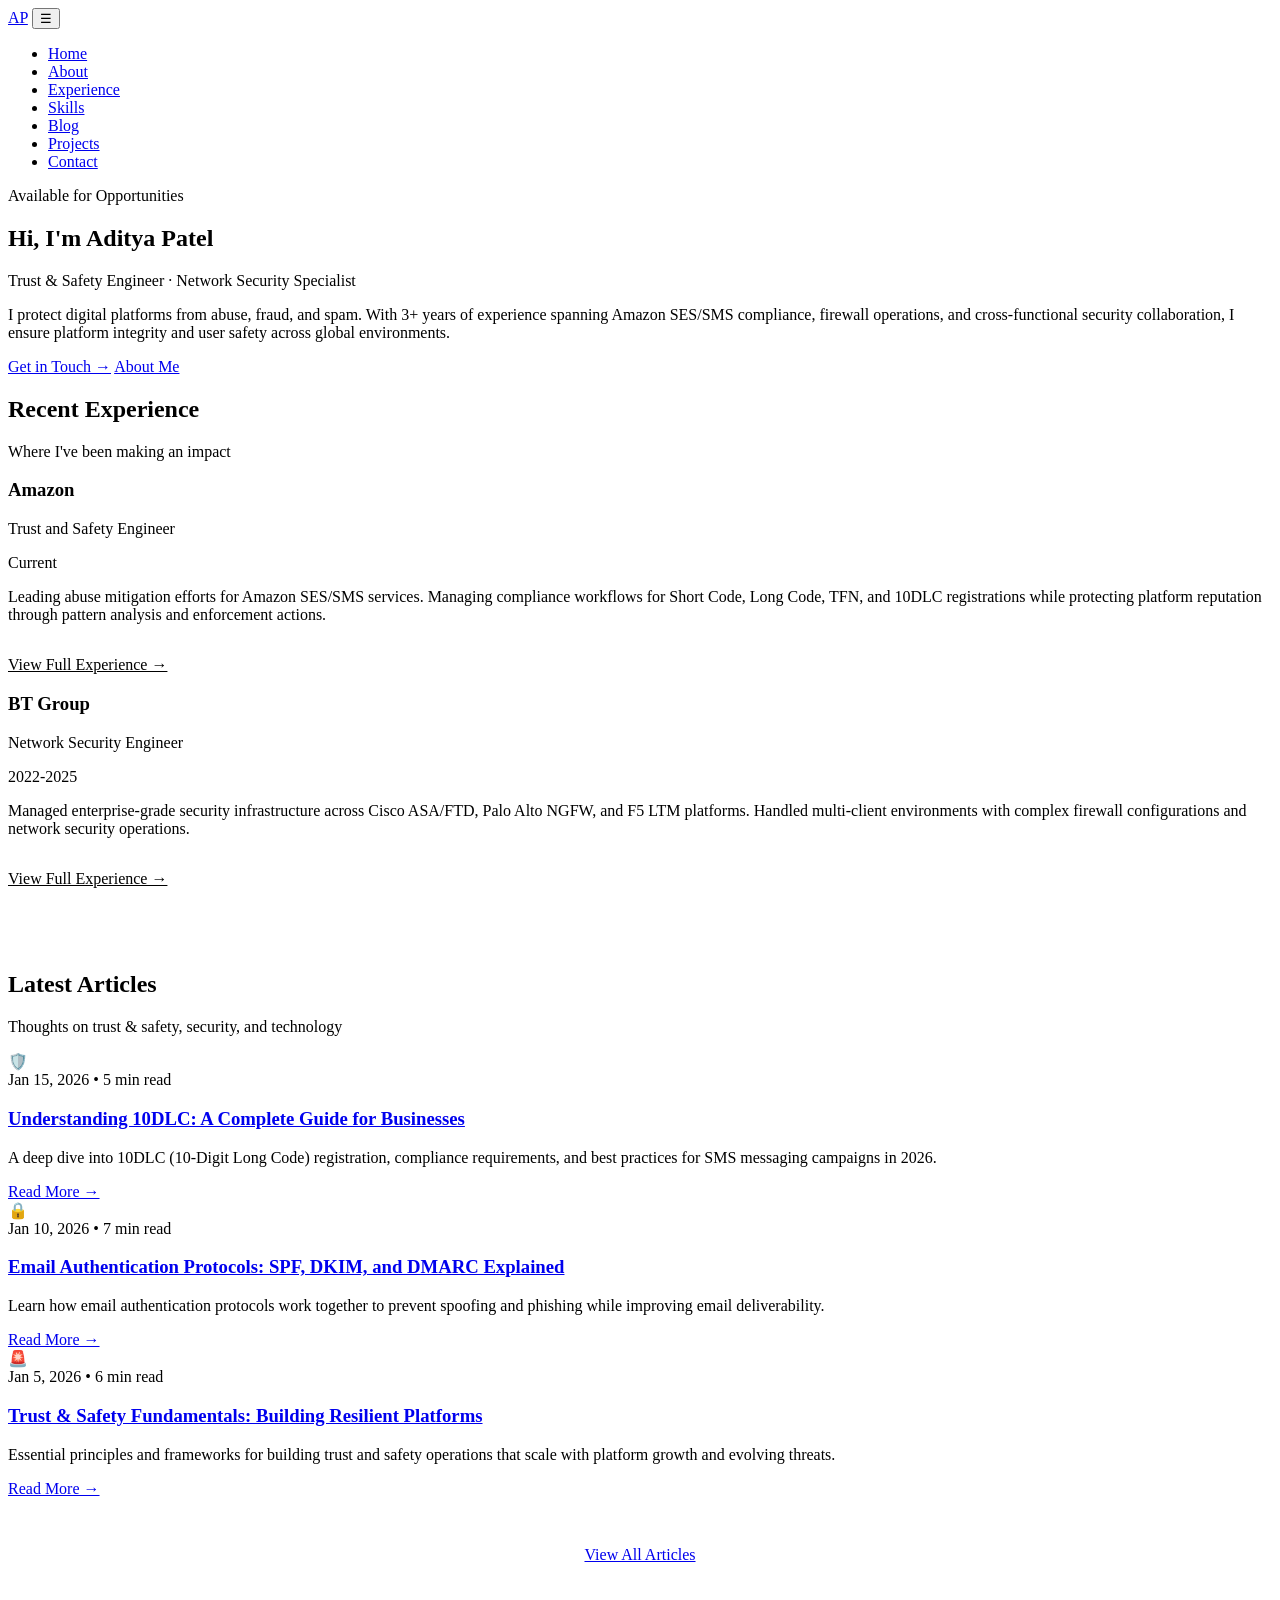
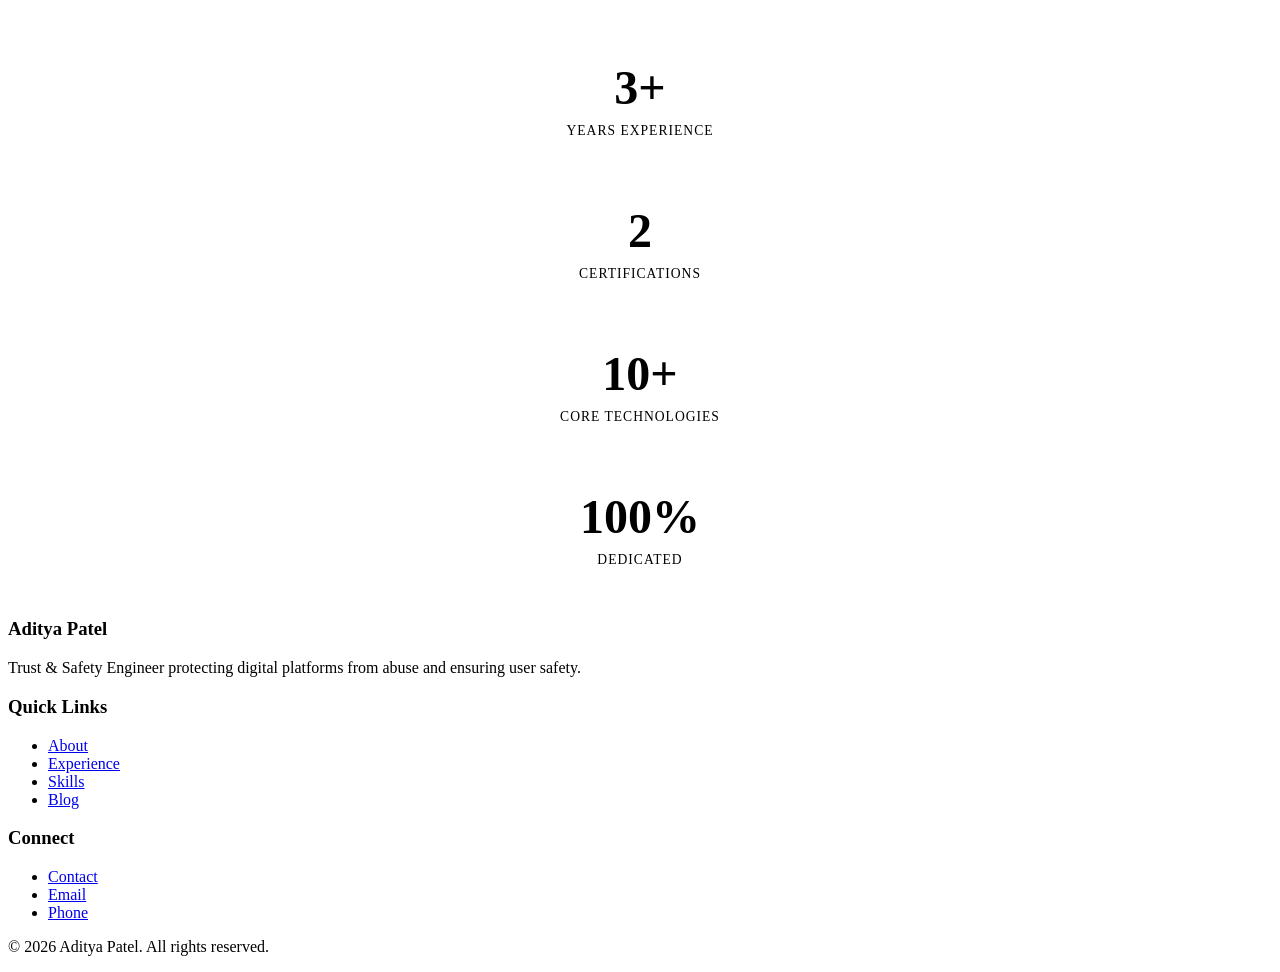
==== index.html @ f090da2c "Add files via upload" ====
<!DOCTYPE html>
<html lang="en">
<head>
  <meta charset="UTF-8">
  <meta name="viewport" content="width=device-width, initial-scale=1.0">
  <meta name="description" content="Aditya Patel - Trust & Safety Engineer specializing in Amazon SES/SMS compliance, network security, and fraud prevention.">
  <title>Aditya Patel - Trust & Safety Engineer</title>
  <link rel="preconnect" href="https://fonts.googleapis.com">
  <link rel="preconnect" href="https://fonts.gstatic.com" crossorigin>
  <link href="https://fonts.googleapis.com/css2?family=Inter:wght@400;500;600;700;800&family=JetBrains+Mono:wght@400;500&display=swap" rel="stylesheet">
  <link rel="stylesheet" href="css/style.css">
</head>
<body>
  <!-- NAVIGATION -->
  <nav class="navbar">
    <div class="nav-container">
      <a href="index.html" class="nav-brand">AP</a>
      <button class="mobile-toggle" aria-label="Toggle navigation">☰</button>
      <ul class="nav-links">
        <li><a href="index.html" class="active">Home</a></li>
        <li><a href="about.html">About</a></li>
        <li><a href="experience.html">Experience</a></li>
        <li><a href="skills.html">Skills</a></li>
        <li><a href="blog.html">Blog</a></li>
        <li><a href="projects.html">Projects</a></li>
        <li><a href="contact.html">Contact</a></li>
      </ul>
    </div>
  </nav>

  <!-- HERO SECTION -->
  <section class="hero">
    <div class="container">
      <div class="hero-content">
        <div class="hero-badge">
          Available for Opportunities
        </div>
        <h1>Hi, I'm <span class="accent">Aditya Patel</span></h1>
        <p class="hero-subtitle">Trust & Safety Engineer · Network Security Specialist</p>
        <p class="hero-description">
          I protect digital platforms from abuse, fraud, and spam. With 3+ years of experience 
          spanning Amazon SES/SMS compliance, firewall operations, and cross-functional security 
          collaboration, I ensure platform integrity and user safety across global environments.
        </p>
        <div class="hero-cta">
          <a href="contact.html" class="btn btn-primary">Get in Touch →</a>
          <a href="about.html" class="btn btn-secondary">About Me</a>
        </div>
      </div>
    </div>
  </section>

  <!-- RECENT EXPERIENCE -->
  <section class="section">
    <div class="container">
      <div class="section-header">
        <h2 class="section-title">Recent Experience</h2>
        <p class="section-subtitle">Where I've been making an impact</p>
      </div>
      <div class="grid grid-2">
        <div class="card">
          <div class="card-header">
            <div>
              <h3 class="card-title">Amazon</h3>
              <p class="card-meta">Trust and Safety Engineer</p>
            </div>
            <span class="card-tag">Current</span>
          </div>
          <p style="color: var(--text-secondary);">
            Leading abuse mitigation efforts for Amazon SES/SMS services. Managing compliance workflows 
            for Short Code, Long Code, TFN, and 10DLC registrations while protecting platform reputation 
            through pattern analysis and enforcement actions.
          </p>
          <a href="experience.html" style="color: var(--accent); margin-top: 1rem; display: inline-block;">
            View Full Experience →
          </a>
        </div>
        
        <div class="card">
          <div class="card-header">
            <div>
              <h3 class="card-title">BT Group</h3>
              <p class="card-meta">Network Security Engineer</p>
            </div>
            <span class="card-tag">2022-2025</span>
          </div>
          <p style="color: var(--text-secondary);">
            Managed enterprise-grade security infrastructure across Cisco ASA/FTD, Palo Alto NGFW, 
            and F5 LTM platforms. Handled multi-client environments with complex firewall configurations 
            and network security operations.
          </p>
          <a href="experience.html" style="color: var(--accent); margin-top: 1rem; display: inline-block;">
            View Full Experience →
          </a>
        </div>
      </div>
    </div>
  </section>

  <!-- RECENT BLOG POSTS -->
  <section class="section" style="background: var(--bg-secondary); padding: 4rem 0;">
    <div class="container">
      <div class="section-header">
        <h2 class="section-title">Latest Articles</h2>
        <p class="section-subtitle">Thoughts on trust & safety, security, and technology</p>
      </div>
      <div class="grid grid-3">
        <article class="post-card">
          <div class="post-image">🛡️</div>
          <div class="post-content">
            <div class="post-meta">
              <span>Jan 15, 2026</span>
              <span>•</span>
              <span>5 min read</span>
            </div>
            <h3 class="post-title">
              <a href="blog/understanding-10dlc.html">Understanding 10DLC: A Complete Guide for Businesses</a>
            </h3>
            <p class="post-excerpt">
              A deep dive into 10DLC (10-Digit Long Code) registration, compliance requirements, 
              and best practices for SMS messaging campaigns in 2026.
            </p>
            <a href="blog/understanding-10dlc.html" class="post-link">Read More →</a>
          </div>
        </article>

        <article class="post-card">
          <div class="post-image">🔒</div>
          <div class="post-content">
            <div class="post-meta">
              <span>Jan 10, 2026</span>
              <span>•</span>
              <span>7 min read</span>
            </div>
            <h3 class="post-title">
              <a href="blog/email-authentication.html">Email Authentication Protocols: SPF, DKIM, and DMARC Explained</a>
            </h3>
            <p class="post-excerpt">
              Learn how email authentication protocols work together to prevent spoofing and phishing 
              while improving email deliverability.
            </p>
            <a href="blog/email-authentication.html" class="post-link">Read More →</a>
          </div>
        </article>

        <article class="post-card">
          <div class="post-image">🚨</div>
          <div class="post-content">
            <div class="post-meta">
              <span>Jan 5, 2026</span>
              <span>•</span>
              <span>6 min read</span>
            </div>
            <h3 class="post-title">
              <a href="blog/trust-safety-fundamentals.html">Trust & Safety Fundamentals: Building Resilient Platforms</a>
            </h3>
            <p class="post-excerpt">
              Essential principles and frameworks for building trust and safety operations that scale 
              with platform growth and evolving threats.
            </p>
            <a href="blog/trust-safety-fundamentals.html" class="post-link">Read More →</a>
          </div>
        </article>
      </div>
      <div style="text-align: center; margin-top: 3rem;">
        <a href="blog.html" class="btn btn-secondary">View All Articles</a>
      </div>
    </div>
  </section>

  <!-- QUICK STATS -->
  <section class="section">
    <div class="container">
      <div class="grid" style="grid-template-columns: repeat(auto-fit, minmax(200px, 1fr));">
        <div style="text-align: center; padding: 2rem;">
          <div style="font-size: 3rem; font-weight: 800; color: var(--accent); margin-bottom: 0.5rem;">3+</div>
          <div style="color: var(--text-muted); text-transform: uppercase; font-size: 0.85rem; letter-spacing: 1px;">Years Experience</div>
        </div>
        <div style="text-align: center; padding: 2rem;">
          <div style="font-size: 3rem; font-weight: 800; color: var(--accent); margin-bottom: 0.5rem;">2</div>
          <div style="color: var(--text-muted); text-transform: uppercase; font-size: 0.85rem; letter-spacing: 1px;">Certifications</div>
        </div>
        <div style="text-align: center; padding: 2rem;">
          <div style="font-size: 3rem; font-weight: 800; color: var(--accent); margin-bottom: 0.5rem;">10+</div>
          <div style="color: var(--text-muted); text-transform: uppercase; font-size: 0.85rem; letter-spacing: 1px;">Core Technologies</div>
        </div>
        <div style="text-align: center; padding: 2rem;">
          <div style="font-size: 3rem; font-weight: 800; color: var(--accent); margin-bottom: 0.5rem;">100%</div>
          <div style="color: var(--text-muted); text-transform: uppercase; font-size: 0.85rem; letter-spacing: 1px;">Dedicated</div>
        </div>
      </div>
    </div>
  </section>

  <!-- FOOTER -->
  <footer class="footer">
    <div class="container">
      <div class="footer-content">
        <div class="footer-section">
          <h3>Aditya Patel</h3>
          <p style="color: var(--text-secondary);">
            Trust & Safety Engineer protecting digital platforms from abuse and ensuring user safety.
          </p>
        </div>
        <div class="footer-section">
          <h3>Quick Links</h3>
          <ul class="footer-links">
            <li><a href="about.html">About</a></li>
            <li><a href="experience.html">Experience</a></li>
            <li><a href="skills.html">Skills</a></li>
            <li><a href="blog.html">Blog</a></li>
          </ul>
        </div>
        <div class="footer-section">
          <h3>Connect</h3>
          <ul class="footer-links">
            <li><a href="contact.html">Contact</a></li>
            <li><a href="/cdn-cgi/l/email-protection#51303538252830606162636911363c30383d7f323e3c">Email</a></li>
            <li><a href="tel:+918957208416">Phone</a></li>
          </ul>
        </div>
      </div>
      <div class="footer-bottom">
        <p>&copy; 2026 Aditya Patel. All rights reserved.</p>
      </div>
    </div>
  </footer>

  <script
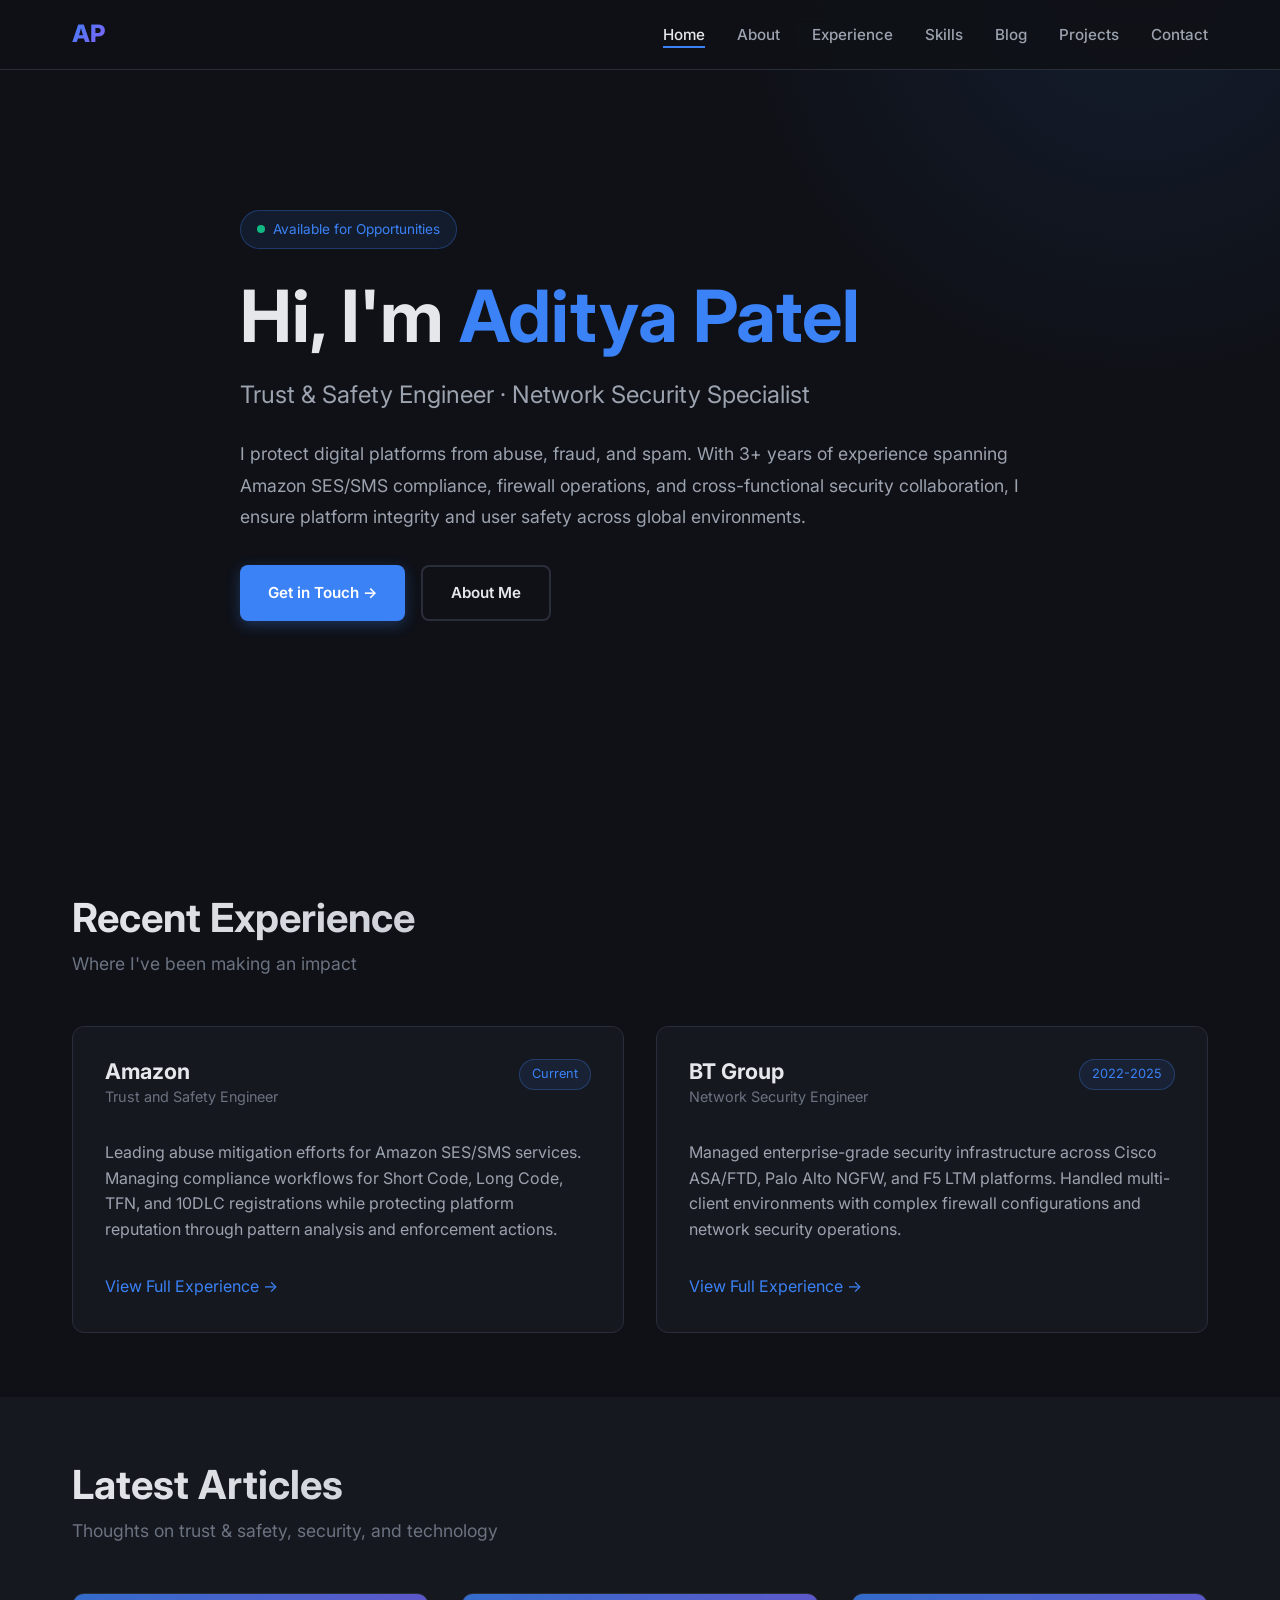
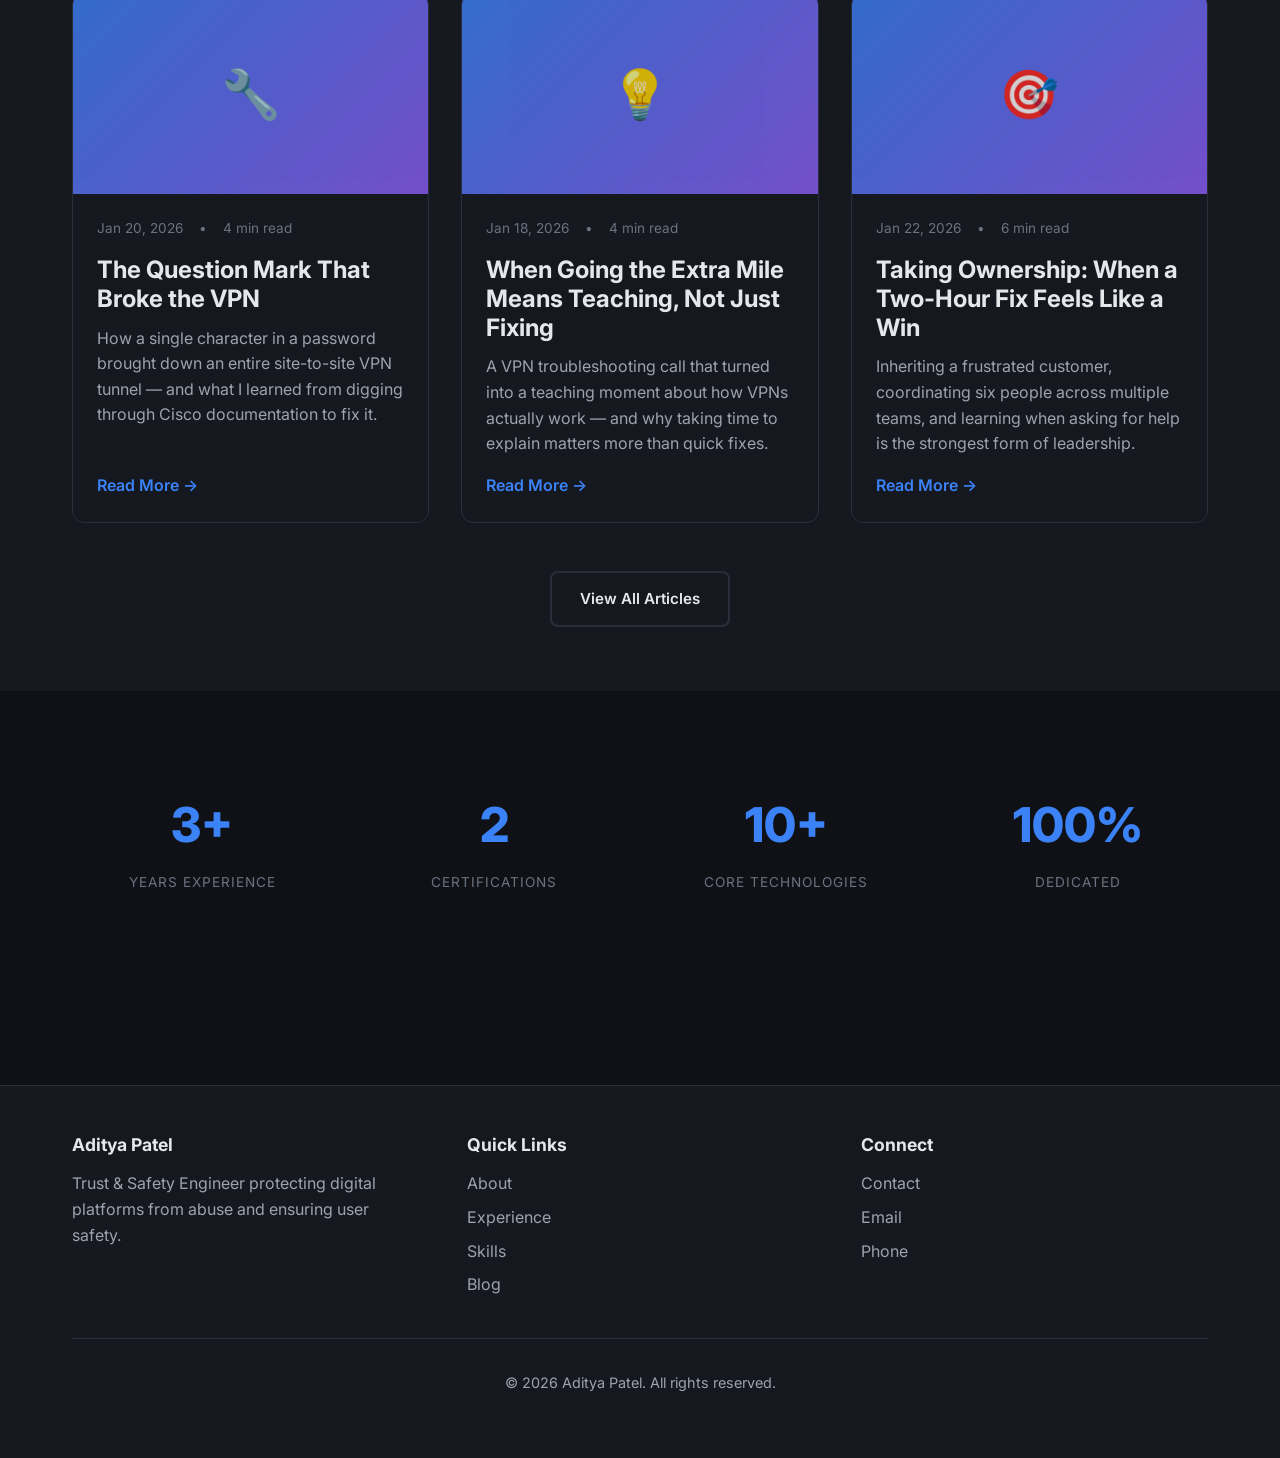
==== commit 9e73ca3b: "Add files via upload" ====
--- a/index.html
+++ b/index.html
@@ -106,59 +106,56 @@
       </div>
       <div class="grid grid-3">
         <article class="post-card">
-          <div class="post-image">🛡️</div>
+          <div class="post-image">🔧</div>
           <div class="post-content">
             <div class="post-meta">
-              <span>Jan 15, 2026</span>
+              <span>Jan 20, 2026</span>
               <span>•</span>
-              <span>5 min read</span>
+              <span>4 min read</span>
             </div>
             <h3 class="post-title">
-              <a href="blog/understanding-10dlc.html">Understanding 10DLC: A Complete Guide for Businesses</a>
+              <a href="blog/vpn-troubleshooting.html">The Question Mark That Broke the VPN</a>
             </h3>
             <p class="post-excerpt">
-              A deep dive into 10DLC (10-Digit Long Code) registration, compliance requirements, 
-              and best practices for SMS messaging campaigns in 2026.
+              How a single character in a password brought down an entire site-to-site VPN tunnel — and what I learned from digging through Cisco documentation to fix it.
             </p>
-            <a href="blog/understanding-10dlc.html" class="post-link">Read More →</a>
+            <a href="blog/vpn-troubleshooting.html" class="post-link">Read More →</a>
           </div>
         </article>
 
         <article class="post-card">
-          <div class="post-image">🔒</div>
+          <div class="post-image">💡</div>
           <div class="post-content">
             <div class="post-meta">
-              <span>Jan 10, 2026</span>
+              <span>Jan 18, 2026</span>
               <span>•</span>
-              <span>7 min read</span>
+              <span>4 min read</span>
             </div>
             <h3 class="post-title">
-              <a href="blog/email-authentication.html">Email Authentication Protocols: SPF, DKIM, and DMARC Explained</a>
+              <a href="blog/teaching-not-fixing.html">When Going the Extra Mile Means Teaching, Not Just Fixing</a>
             </h3>
             <p class="post-excerpt">
-              Learn how email authentication protocols work together to prevent spoofing and phishing 
-              while improving email deliverability.
+              A VPN troubleshooting call that turned into a teaching moment about how VPNs actually work — and why taking time to explain matters more than quick fixes.
             </p>
-            <a href="blog/email-authentication.html" class="post-link">Read More →</a>
+            <a href="blog/teaching-not-fixing.html" class="post-link">Read More →</a>
           </div>
         </article>
 
         <article class="post-card">
-          <div class="post-image">🚨</div>
+          <div class="post-image">🎯</div>
           <div class="post-content">
             <div class="post-meta">
-              <span>Jan 5, 2026</span>
+              <span>Jan 22, 2026</span>
               <span>•</span>
               <span>6 min read</span>
             </div>
             <h3 class="post-title">
-              <a href="blog/trust-safety-fundamentals.html">Trust & Safety Fundamentals: Building Resilient Platforms</a>
+              <a href="blog/taking-ownership.html">Taking Ownership: When a Two-Hour Fix Feels Like a Win</a>
             </h3>
             <p class="post-excerpt">
-              Essential principles and frameworks for building trust and safety operations that scale 
-              with platform growth and evolving threats.
+              Inheriting a frustrated customer, coordinating six people across multiple teams, and learning when asking for help is the strongest form of leadership.
             </p>
-            <a href="blog/trust-safety-fundamentals.html" class="post-link">Read More →</a>
+            <a href="blog/taking-ownership.html" class="post-link">Read More →</a>
           </div>
         </article>
       </div>
@@ -215,7 +212,7 @@
           <h3>Connect</h3>
           <ul class="footer-links">
             <li><a href="contact.html">Contact</a></li>
-            <li><a href="/cdn-cgi/l/email-protection#51303538252830606162636911363c30383d7f323e3c">Email</a></li>
+            <li><a href="mailto:aditya10328@gmail.com">Email</a></li>
             <li><a href="tel:+918957208416">Phone</a></li>
           </ul>
         </div>
@@ -226,4 +223,6 @@
     </div>
   </footer>
 
-  <script+  <script src="js/main.js"></script>
+</body>
+</html>
--- a/css/style.css
+++ b/css/style.css
@@ -0,0 +1,785 @@
+/* ═══════════════════════════════════════════════════════════
+   ADITYA PATEL PORTFOLIO - GLOBAL STYLES
+   ═══════════════════════════════════════════════════════════ */
+
+*, *::before, *::after {
+  box-sizing: border-box;
+  margin: 0;
+  padding: 0;
+}
+
+:root {
+  /* Colors */
+  --bg-primary: #0f1117;
+  --bg-secondary: #16181f;
+  --bg-tertiary: #1d1f28;
+  --border: #2a2d3a;
+  --accent: #3b82f6;
+  --accent-hover: #60a5fa;
+  --text-primary: #e5e7eb;
+  --text-secondary: #9ca3af;
+  --text-muted: #6b7280;
+  --success: #10b981;
+  --warning: #f59e0b;
+  
+  /* Spacing */
+  --nav-height: 70px;
+  --container-max: 1200px;
+  
+  /* Typography */
+  --font-primary: 'Inter', -apple-system, BlinkMacSystemFont, sans-serif;
+  --font-mono: 'JetBrains Mono', 'Fira Code', monospace;
+}
+
+html {
+  scroll-behavior: smooth;
+  font-size: 16px;
+}
+
+body {
+  font-family: var(--font-primary);
+  background: var(--bg-primary);
+  color: var(--text-primary);
+  line-height: 1.6;
+  overflow-x: hidden;
+  min-height: 100vh;
+}
+
+/* ═══════════════════════════════════════════════════════════
+   TYPOGRAPHY
+   ═══════════════════════════════════════════════════════════ */
+
+h1, h2, h3, h4, h5, h6 {
+  font-weight: 700;
+  line-height: 1.2;
+  margin-bottom: 1rem;
+}
+
+h1 { font-size: clamp(2rem, 5vw, 3.5rem); }
+h2 { font-size: clamp(1.75rem, 4vw, 2.5rem); }
+h3 { font-size: clamp(1.5rem, 3vw, 2rem); }
+h4 { font-size: 1.25rem; }
+
+p { margin-bottom: 1rem; color: var(--text-secondary); }
+
+a {
+  color: var(--accent);
+  text-decoration: none;
+  transition: color 0.2s ease;
+}
+
+a:hover { color: var(--accent-hover); }
+
+code {
+  font-family: var(--font-mono);
+  background: var(--bg-tertiary);
+  padding: 0.2em 0.4em;
+  border-radius: 4px;
+  font-size: 0.9em;
+}
+
+/* ═══════════════════════════════════════════════════════════
+   NAVIGATION
+   ═══════════════════════════════════════════════════════════ */
+
+.navbar {
+  position: fixed;
+  top: 0;
+  left: 0;
+  right: 0;
+  height: var(--nav-height);
+  background: rgba(15, 17, 23, 0.95);
+  backdrop-filter: blur(12px);
+  border-bottom: 1px solid var(--border);
+  z-index: 1000;
+  display: flex;
+  align-items: center;
+}
+
+.nav-container {
+  max-width: var(--container-max);
+  margin: 0 auto;
+  padding: 0 2rem;
+  width: 100%;
+  display: flex;
+  justify-content: space-between;
+  align-items: center;
+}
+
+.nav-brand {
+  font-size: 1.5rem;
+  font-weight: 800;
+  background: linear-gradient(135deg, var(--accent) 0%, #8b5cf6 100%);
+  -webkit-background-clip: text;
+  -webkit-text-fill-color: transparent;
+  background-clip: text;
+}
+
+.nav-links {
+  display: flex;
+  gap: 2rem;
+  list-style: none;
+  align-items: center;
+}
+
+.nav-links a {
+  color: var(--text-secondary);
+  font-size: 0.95rem;
+  font-weight: 500;
+  transition: color 0.2s;
+  position: relative;
+}
+
+.nav-links a::after {
+  content: '';
+  position: absolute;
+  bottom: -4px;
+  left: 0;
+  width: 0;
+  height: 2px;
+  background: var(--accent);
+  transition: width 0.3s ease;
+}
+
+.nav-links a:hover::after,
+.nav-links a.active::after {
+  width: 100%;
+}
+
+.nav-links a:hover,
+.nav-links a.active {
+  color: var(--text-primary);
+}
+
+.mobile-toggle {
+  display: none;
+  background: none;
+  border: none;
+  color: var(--text-primary);
+  font-size: 1.5rem;
+  cursor: pointer;
+}
+
+/* ═══════════════════════════════════════════════════════════
+   LAYOUT
+   ═══════════════════════════════════════════════════════════ */
+
+.container {
+  max-width: var(--container-max);
+  margin: 0 auto;
+  padding: 0 2rem;
+}
+
+.page-wrapper {
+  min-height: 100vh;
+  padding-top: var(--nav-height);
+}
+
+.section {
+  padding: 4rem 0;
+}
+
+.section-header {
+  margin-bottom: 3rem;
+}
+
+.section-title {
+  font-size: 2.5rem;
+  margin-bottom: 0.5rem;
+  background: linear-gradient(135deg, var(--text-primary) 0%, var(--text-secondary) 100%);
+  -webkit-background-clip: text;
+  -webkit-text-fill-color: transparent;
+  background-clip: text;
+}
+
+.section-subtitle {
+  color: var(--text-muted);
+  font-size: 1.1rem;
+}
+
+/* ═══════════════════════════════════════════════════════════
+   HERO SECTION
+   ═══════════════════════════════════════════════════════════ */
+
+.hero {
+  min-height: calc(100vh - var(--nav-height));
+  display: flex;
+  align-items: center;
+  position: relative;
+  overflow: hidden;
+}
+
+.hero::before {
+  content: '';
+  position: absolute;
+  top: -50%;
+  right: -20%;
+  width: 800px;
+  height: 800px;
+  background: radial-gradient(circle, rgba(59, 130, 246, 0.1) 0%, transparent 70%);
+  pointer-events: none;
+  animation: float 20s ease-in-out infinite;
+}
+
+@keyframes float {
+  0%, 100% { transform: translate(0, 0) rotate(0deg); }
+  33% { transform: translate(30px, -30px) rotate(5deg); }
+  66% { transform: translate(-20px, 20px) rotate(-5deg); }
+}
+
+.hero-content {
+  max-width: 800px;
+  position: relative;
+  z-index: 1;
+}
+
+.hero-badge {
+  display: inline-flex;
+  align-items: center;
+  gap: 0.5rem;
+  background: rgba(59, 130, 246, 0.1);
+  border: 1px solid rgba(59, 130, 246, 0.3);
+  padding: 0.5rem 1rem;
+  border-radius: 50px;
+  font-size: 0.85rem;
+  color: var(--accent);
+  margin-bottom: 1.5rem;
+  animation: fadeInUp 0.6s ease;
+}
+
+.hero-badge::before {
+  content: '';
+  width: 8px;
+  height: 8px;
+  background: var(--success);
+  border-radius: 50%;
+  animation: pulse 2s ease-in-out infinite;
+}
+
+@keyframes pulse {
+  0%, 100% { opacity: 1; transform: scale(1); }
+  50% { opacity: 0.5; transform: scale(1.2); }
+}
+
+.hero h1 {
+  font-size: clamp(2.5rem, 6vw, 4.5rem);
+  margin-bottom: 1rem;
+  animation: fadeInUp 0.6s 0.2s ease backwards;
+}
+
+.hero h1 .accent {
+  color: var(--accent);
+}
+
+.hero-subtitle {
+  font-size: clamp(1.1rem, 2vw, 1.5rem);
+  color: var(--text-secondary);
+  margin-bottom: 1.5rem;
+  animation: fadeInUp 0.6s 0.4s ease backwards;
+}
+
+.hero-description {
+  font-size: 1.1rem;
+  color: var(--text-secondary);
+  line-height: 1.8;
+  margin-bottom: 2rem;
+  animation: fadeInUp 0.6s 0.6s ease backwards;
+}
+
+.hero-cta {
+  display: flex;
+  gap: 1rem;
+  flex-wrap: wrap;
+  animation: fadeInUp 0.6s 0.8s ease backwards;
+}
+
+@keyframes fadeInUp {
+  from {
+    opacity: 0;
+    transform: translateY(30px);
+  }
+  to {
+    opacity: 1;
+    transform: translateY(0);
+  }
+}
+
+/* ═══════════════════════════════════════════════════════════
+   BUTTONS
+   ═══════════════════════════════════════════════════════════ */
+
+.btn {
+  display: inline-flex;
+  align-items: center;
+  gap: 0.5rem;
+  padding: 0.85rem 1.75rem;
+  border-radius: 8px;
+  font-weight: 600;
+  font-size: 0.95rem;
+  border: none;
+  cursor: pointer;
+  transition: all 0.3s ease;
+  text-decoration: none;
+}
+
+.btn-primary {
+  background: var(--accent);
+  color: white;
+  box-shadow: 0 4px 14px rgba(59, 130, 246, 0.3);
+}
+
+.btn-primary:hover {
+  background: var(--accent-hover);
+  transform: translateY(-2px);
+  box-shadow: 0 6px 20px rgba(59, 130, 246, 0.4);
+}
+
+.btn-secondary {
+  background: transparent;
+  color: var(--text-primary);
+  border: 2px solid var(--border);
+}
+
+.btn-secondary:hover {
+  border-color: var(--accent);
+  color: var(--accent);
+  transform: translateY(-2px);
+}
+
+/* ═══════════════════════════════════════════════════════════
+   CARDS
+   ═══════════════════════════════════════════════════════════ */
+
+.card {
+  background: var(--bg-secondary);
+  border: 1px solid var(--border);
+  border-radius: 12px;
+  padding: 2rem;
+  transition: all 0.3s ease;
+}
+
+.card:hover {
+  border-color: var(--accent);
+  transform: translateY(-4px);
+  box-shadow: 0 12px 24px rgba(0, 0, 0, 0.3);
+}
+
+.card-header {
+  display: flex;
+  justify-content: space-between;
+  align-items: flex-start;
+  margin-bottom: 1rem;
+  gap: 1rem;
+  flex-wrap: wrap;
+}
+
+.card-title {
+  font-size: 1.35rem;
+  margin: 0;
+}
+
+.card-meta {
+  color: var(--text-muted);
+  font-size: 0.9rem;
+  display: flex;
+  align-items: center;
+  gap: 0.5rem;
+}
+
+.card-tag {
+  display: inline-block;
+  background: rgba(59, 130, 246, 0.1);
+  color: var(--accent);
+  padding: 0.25rem 0.75rem;
+  border-radius: 50px;
+  font-size: 0.8rem;
+  border: 1px solid rgba(59, 130, 246, 0.3);
+  white-space: nowrap;
+}
+
+/* ═══════════════════════════════════════════════════════════
+   GRID LAYOUTS
+   ═══════════════════════════════════════════════════════════ */
+
+.grid {
+  display: grid;
+  gap: 2rem;
+}
+
+.grid-2 { grid-template-columns: repeat(auto-fit, minmax(300px, 1fr)); }
+.grid-3 { grid-template-columns: repeat(auto-fit, minmax(280px, 1fr)); }
+
+/* ═══════════════════════════════════════════════════════════
+   BLOG POSTS
+   ═══════════════════════════════════════════════════════════ */
+
+.post-card {
+  background: var(--bg-secondary);
+  border: 1px solid var(--border);
+  border-radius: 12px;
+  overflow: hidden;
+  transition: all 0.3s ease;
+  display: flex;
+  flex-direction: column;
+}
+
+.post-card:hover {
+  border-color: var(--accent);
+  transform: translateY(-4px);
+  box-shadow: 0 12px 24px rgba(0, 0, 0, 0.3);
+}
+
+.post-image {
+  width: 100%;
+  height: 200px;
+  background: linear-gradient(135deg, var(--accent) 0%, #8b5cf6 100%);
+  display: flex;
+  align-items: center;
+  justify-content: center;
+  font-size: 3rem;
+  opacity: 0.8;
+}
+
+.post-content {
+  padding: 1.5rem;
+  flex: 1;
+  display: flex;
+  flex-direction: column;
+}
+
+.post-meta {
+  display: flex;
+  gap: 1rem;
+  margin-bottom: 1rem;
+  font-size: 0.85rem;
+  color: var(--text-muted);
+}
+
+.post-title {
+  font-size: 1.5rem;
+  margin-bottom: 0.75rem;
+}
+
+.post-title a {
+  color: var(--text-primary);
+}
+
+.post-title a:hover {
+  color: var(--accent);
+}
+
+.post-excerpt {
+  color: var(--text-secondary);
+  margin-bottom: 1rem;
+  flex: 1;
+}
+
+.post-link {
+  color: var(--accent);
+  font-weight: 600;
+  display: inline-flex;
+  align-items: center;
+  gap: 0.5rem;
+}
+
+.post-link:hover {
+  gap: 0.75rem;
+}
+
+/* ═══════════════════════════════════════════════════════════
+   TIMELINE (Experience)
+   ═══════════════════════════════════════════════════════════ */
+
+.timeline {
+  position: relative;
+  padding-left: 2rem;
+}
+
+.timeline::before {
+  content: '';
+  position: absolute;
+  left: 0;
+  top: 0;
+  bottom: 0;
+  width: 2px;
+  background: var(--border);
+}
+
+.timeline-item {
+  position: relative;
+  margin-bottom: 3rem;
+  padding-left: 2rem;
+}
+
+.timeline-item::before {
+  content: '';
+  position: absolute;
+  left: -2.5rem;
+  top: 0.5rem;
+  width: 12px;
+  height: 12px;
+  background: var(--accent);
+  border-radius: 50%;
+  border: 3px solid var(--bg-primary);
+  box-shadow: 0 0 0 3px var(--border);
+}
+
+.timeline-item:hover::before {
+  background: var(--accent-hover);
+  box-shadow: 0 0 0 3px var(--accent);
+}
+
+.timeline-header {
+  display: flex;
+  justify-content: space-between;
+  align-items: flex-start;
+  margin-bottom: 1rem;
+  gap: 1rem;
+  flex-wrap: wrap;
+}
+
+.timeline-company {
+  font-size: 1.5rem;
+  font-weight: 700;
+  color: var(--text-primary);
+}
+
+.timeline-role {
+  font-size: 1.1rem;
+  color: var(--accent);
+  margin-top: 0.25rem;
+}
+
+.timeline-period {
+  background: rgba(59, 130, 246, 0.1);
+  color: var(--accent);
+  padding: 0.4rem 1rem;
+  border-radius: 50px;
+  font-size: 0.85rem;
+  border: 1px solid rgba(59, 130, 246, 0.3);
+  white-space: nowrap;
+}
+
+.timeline-description {
+  color: var(--text-secondary);
+  line-height: 1.8;
+  margin-bottom: 1rem;
+}
+
+.timeline-list {
+  list-style: none;
+  display: grid;
+  gap: 0.75rem;
+}
+
+.timeline-list li {
+  color: var(--text-secondary);
+  padding-left: 1.5rem;
+  position: relative;
+}
+
+.timeline-list li::before {
+  content: '→';
+  position: absolute;
+  left: 0;
+  color: var(--accent);
+  font-weight: bold;
+}
+
+/* ═══════════════════════════════════════════════════════════
+   SKILLS
+   ═══════════════════════════════════════════════════════════ */
+
+.skill-category {
+  background: var(--bg-secondary);
+  border: 1px solid var(--border);
+  border-radius: 12px;
+  padding: 2rem;
+}
+
+.skill-category-title {
+  font-size: 1.2rem;
+  margin-bottom: 1rem;
+  color: var(--accent);
+  display: flex;
+  align-items: center;
+  gap: 0.5rem;
+}
+
+.skill-tags {
+  display: flex;
+  flex-wrap: wrap;
+  gap: 0.75rem;
+}
+
+.skill-tag {
+  background: var(--bg-tertiary);
+  border: 1px solid var(--border);
+  padding: 0.5rem 1rem;
+  border-radius: 6px;
+  font-size: 0.9rem;
+  color: var(--text-secondary);
+  transition: all 0.2s ease;
+}
+
+.skill-tag:hover {
+  background: rgba(59, 130, 246, 0.1);
+  border-color: var(--accent);
+  color: var(--accent);
+  transform: translateY(-2px);
+}
+
+/* ═══════════════════════════════════════════════════════════
+   FOOTER
+   ═══════════════════════════════════════════════════════════ */
+
+.footer {
+  background: var(--bg-secondary);
+  border-top: 1px solid var(--border);
+  padding: 3rem 0;
+  margin-top: 6rem;
+}
+
+.footer-content {
+  display: grid;
+  grid-template-columns: repeat(auto-fit, minmax(250px, 1fr));
+  gap: 3rem;
+  margin-bottom: 2rem;
+}
+
+.footer-section h3 {
+  margin-bottom: 1rem;
+  font-size: 1.1rem;
+}
+
+.footer-links {
+  list-style: none;
+}
+
+.footer-links li {
+  margin-bottom: 0.5rem;
+}
+
+.footer-links a {
+  color: var(--text-secondary);
+  transition: color 0.2s;
+}
+
+.footer-links a:hover {
+  color: var(--accent);
+}
+
+.footer-bottom {
+  text-align: center;
+  padding-top: 2rem;
+  border-top: 1px solid var(--border);
+  color: var(--text-muted);
+  font-size: 0.9rem;
+}
+
+/* ═══════════════════════════════════════════════════════════
+   CONTACT PAGE
+   ═══════════════════════════════════════════════════════════ */
+
+.contact-grid {
+  display: grid;
+  grid-template-columns: repeat(auto-fit, minmax(280px, 1fr));
+  gap: 1.5rem;
+  margin-top: 3rem;
+}
+
+.contact-card {
+  background: var(--bg-secondary);
+  border: 1px solid var(--border);
+  border-radius: 12px;
+  padding: 2rem;
+  text-align: center;
+  transition: all 0.3s ease;
+  text-decoration: none;
+  display: block;
+}
+
+.contact-card:hover {
+  border-color: var(--accent);
+  transform: translateY(-4px);
+}
+
+.contact-icon {
+  font-size: 2.5rem;
+  margin-bottom: 1rem;
+}
+
+.contact-label {
+  font-size: 0.9rem;
+  color: var(--text-muted);
+  text-transform: uppercase;
+  letter-spacing: 1px;
+  margin-bottom: 0.5rem;
+}
+
+.contact-value {
+  font-size: 1.1rem;
+  color: var(--text-primary);
+}
+
+/* ═══════════════════════════════════════════════════════════
+   RESPONSIVE
+   ═══════════════════════════════════════════════════════════ */
+
+@media (max-width: 768px) {
+  .nav-links {
+    position: fixed;
+    top: var(--nav-height);
+    left: 0;
+    right: 0;
+    background: var(--bg-secondary);
+    flex-direction: column;
+    padding: 2rem;
+    gap: 1rem;
+    border-bottom: 1px solid var(--border);
+    transform: translateY(-100%);
+    transition: transform 0.3s ease;
+  }
+  
+  .nav-links.active {
+    transform: translateY(0);
+  }
+  
+  .mobile-toggle {
+    display: block;
+  }
+  
+  .hero {
+    min-height: calc(100vh - var(--nav-height) - 2rem);
+  }
+  
+  .hero-cta {
+    flex-direction: column;
+  }
+  
+  .btn {
+    width: 100%;
+    justify-content: center;
+  }
+  
+  .timeline {
+    padding-left: 1rem;
+  }
+  
+  .timeline-item {
+    padding-left: 1.5rem;
+  }
+}
+
+/* ═══════════════════════════════════════════════════════════
+   UTILITIES
+   ═══════════════════════════════════════════════════════════ */
+
+.text-muted { color: var(--text-muted); }
+.text-accent { color: var(--accent); }
+.mt-1 { margin-top: 1rem; }
+.mt-2 { margin-top: 2rem; }
+.mt-3 { margin-top: 3rem; }
+.mb-1 { margin-bottom: 1rem; }
+.mb-2 { margin-bottom: 2rem; }
+.mb-3 { margin-bottom: 3rem; }
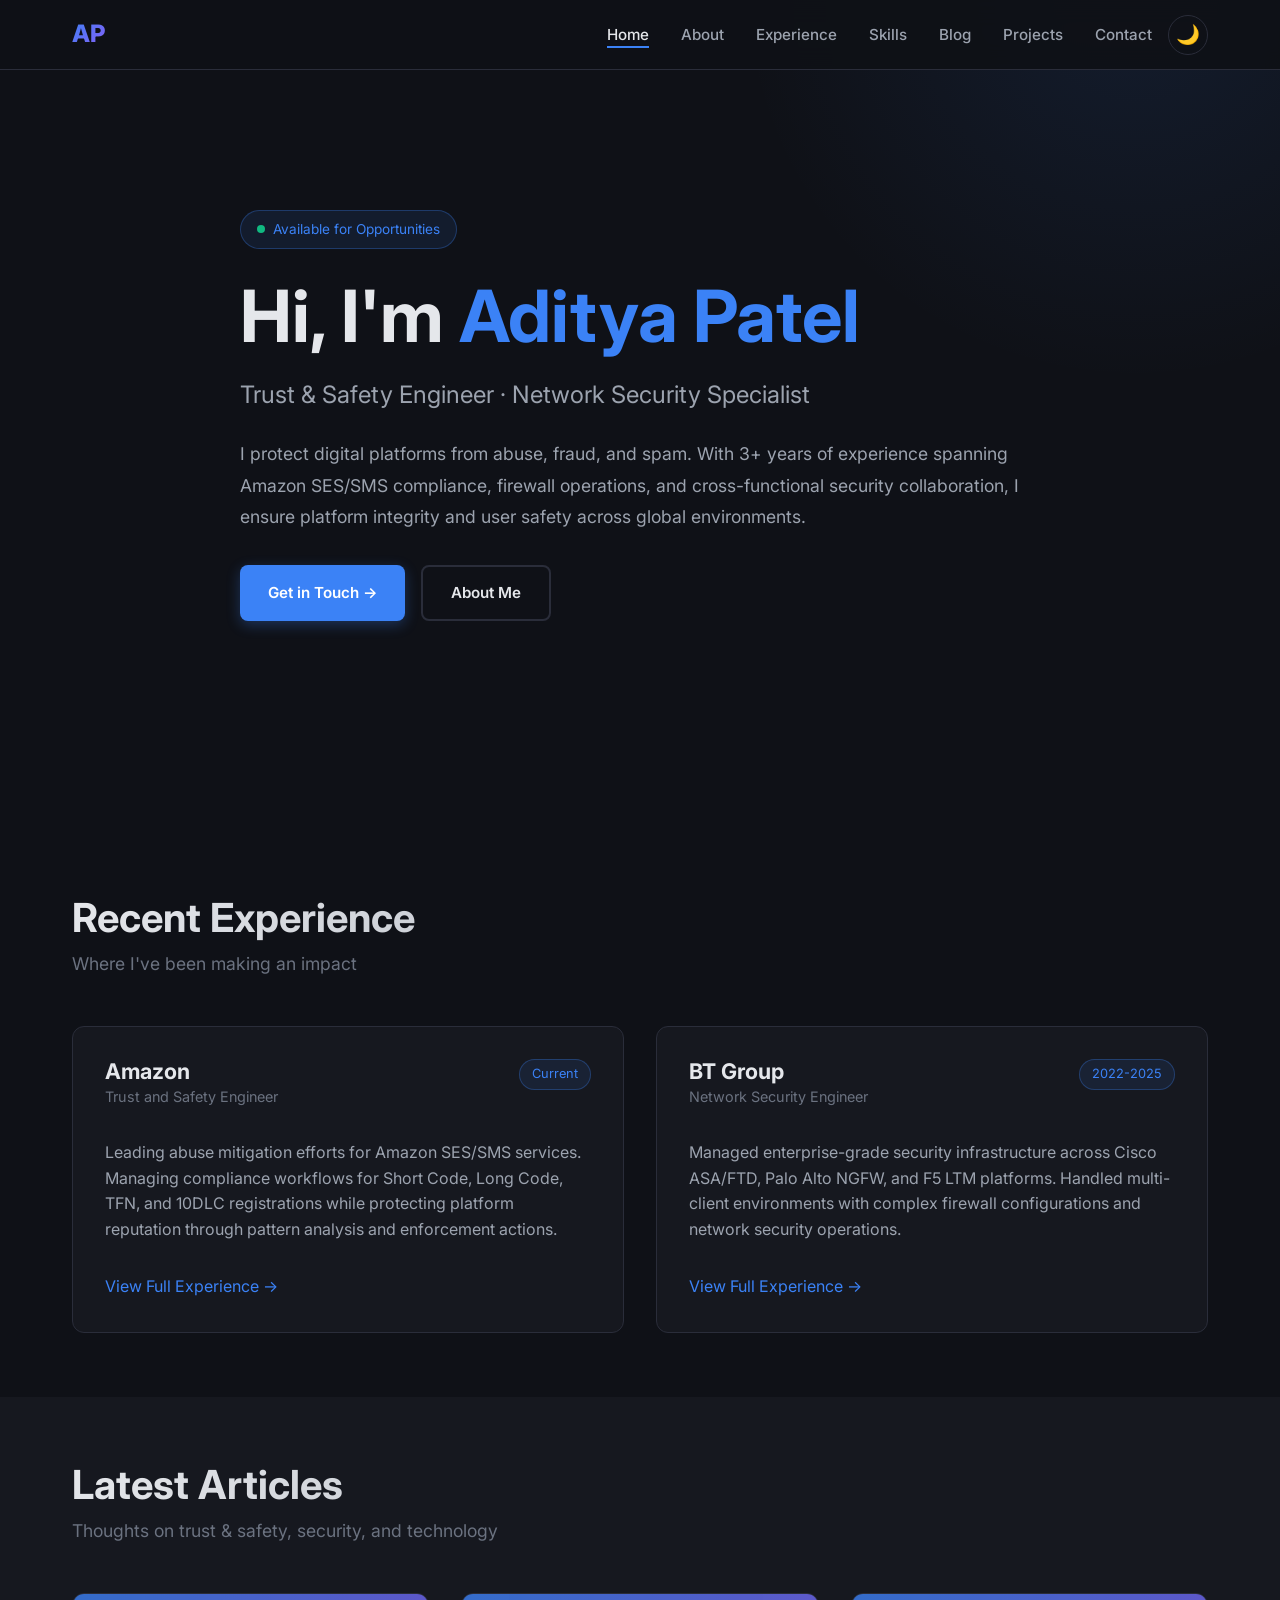
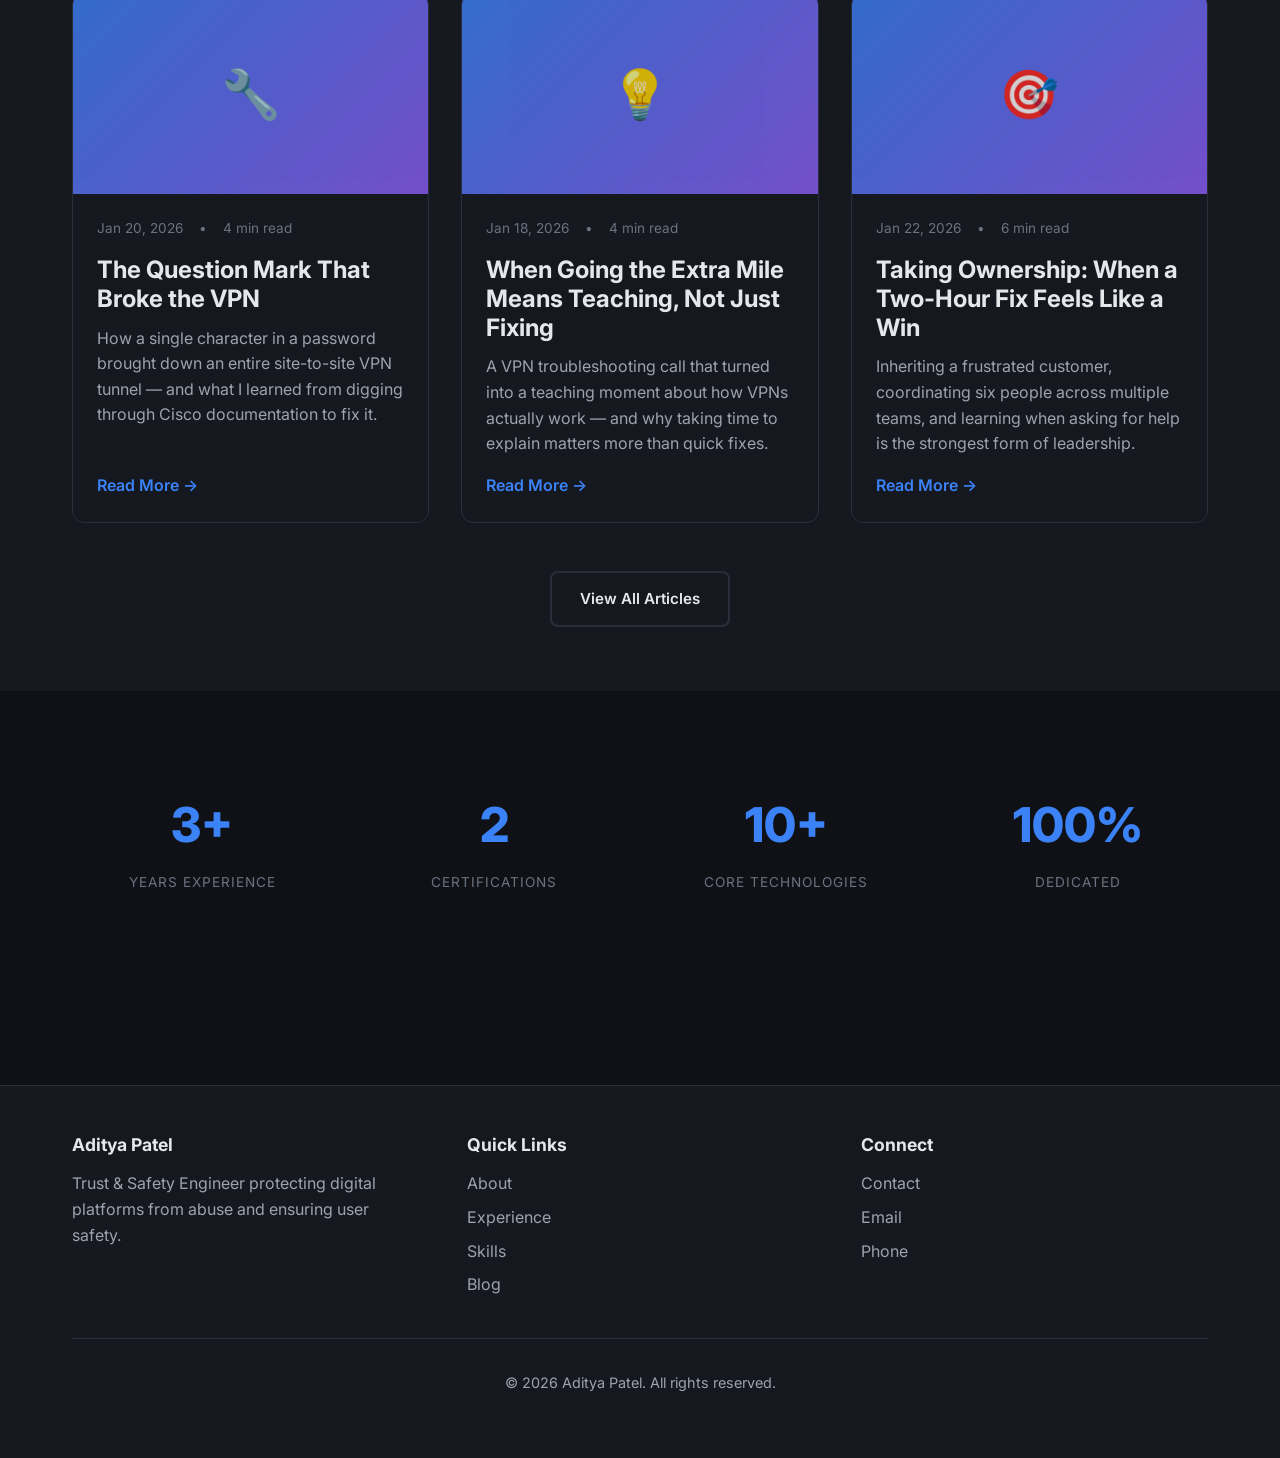
==== commit f617b9fb: "Update index.html" ====
--- a/index.html
+++ b/index.html
@@ -16,15 +16,20 @@
     <div class="nav-container">
       <a href="index.html" class="nav-brand">AP</a>
       <button class="mobile-toggle" aria-label="Toggle navigation">☰</button>
-      <ul class="nav-links">
-        <li><a href="index.html" class="active">Home</a></li>
-        <li><a href="about.html">About</a></li>
-        <li><a href="experience.html">Experience</a></li>
-        <li><a href="skills.html">Skills</a></li>
-        <li><a href="blog.html">Blog</a></li>
-        <li><a href="projects.html">Projects</a></li>
-        <li><a href="contact.html">Contact</a></li>
-      </ul>
+     <div style="display: flex; align-items: center; gap: 0;">
+        <ul class="nav-links">
+          <li><a href="index.html" class="active">Home</a></li>
+          <li><a href="about.html">About</a></li>
+          <li><a href="experience.html">Experience</a></li>
+          <li><a href="skills.html">Skills</a></li>
+          <li><a href="blog.html">Blog</a></li>
+          <li><a href="projects.html">Projects</a></li>
+          <li><a href="contact.html">Contact</a></li>
+        </ul>
+        <button class="theme-toggle" aria-label="Toggle dark/light mode" title="Toggle theme">
+          <span class="theme-icon">🌙</span>
+        </button>
+      </div>
     </div>
   </nav>
 
--- a/css/style.css
+++ b/css/style.css
@@ -9,7 +9,7 @@
 }
 
 :root {
-  /* Colors */
+  /* Dark Mode Colors (Default) */
   --bg-primary: #0f1117;
   --bg-secondary: #16181f;
   --bg-tertiary: #1d1f28;
@@ -31,6 +31,28 @@
   --font-mono: 'JetBrains Mono', 'Fira Code', monospace;
 }
 
+/* Light Mode */
+body.light-mode {
+  --bg-primary: #ffffff;
+  --bg-secondary: #f9fafb;
+  --bg-tertiary: #f3f4f6;
+  --border: #e5e7eb;
+  --accent: #2563eb;
+  --accent-hover: #3b82f6;
+  --text-primary: #111827;
+  --text-secondary: #4b5563;
+  --text-muted: #6b7280;
+}
+
+  /* Spacing */
+  --nav-height: 70px;
+  --container-max: 1200px;
+  
+  /* Typography */
+  --font-primary: 'Inter', -apple-system, BlinkMacSystemFont, sans-serif;
+  --font-mono: 'JetBrains Mono', 'Fira Code', monospace;
+}
+
 html {
   scroll-behavior: smooth;
   font-size: 16px;
@@ -159,7 +181,27 @@
   font-size: 1.5rem;
   cursor: pointer;
 }
-
+.theme-toggle {
+  background: none;
+  border: 1px solid var(--border);
+  color: var(--text-primary);
+  font-size: 1.2rem;
+  width: 40px;
+  height: 40px;
+  border-radius: 50%;
+  cursor: pointer;
+  display: flex;
+  align-items: center;
+  justify-content: center;
+  transition: all 0.3s ease;
+  margin-left: 1rem;
+}
+
+.theme-toggle:hover {
+  background: var(--bg-tertiary);
+  border-color: var(--accent);
+  transform: rotate(180deg);
+}
 /* ═══════════════════════════════════════════════════════════
    LAYOUT
    ═══════════════════════════════════════════════════════════ */
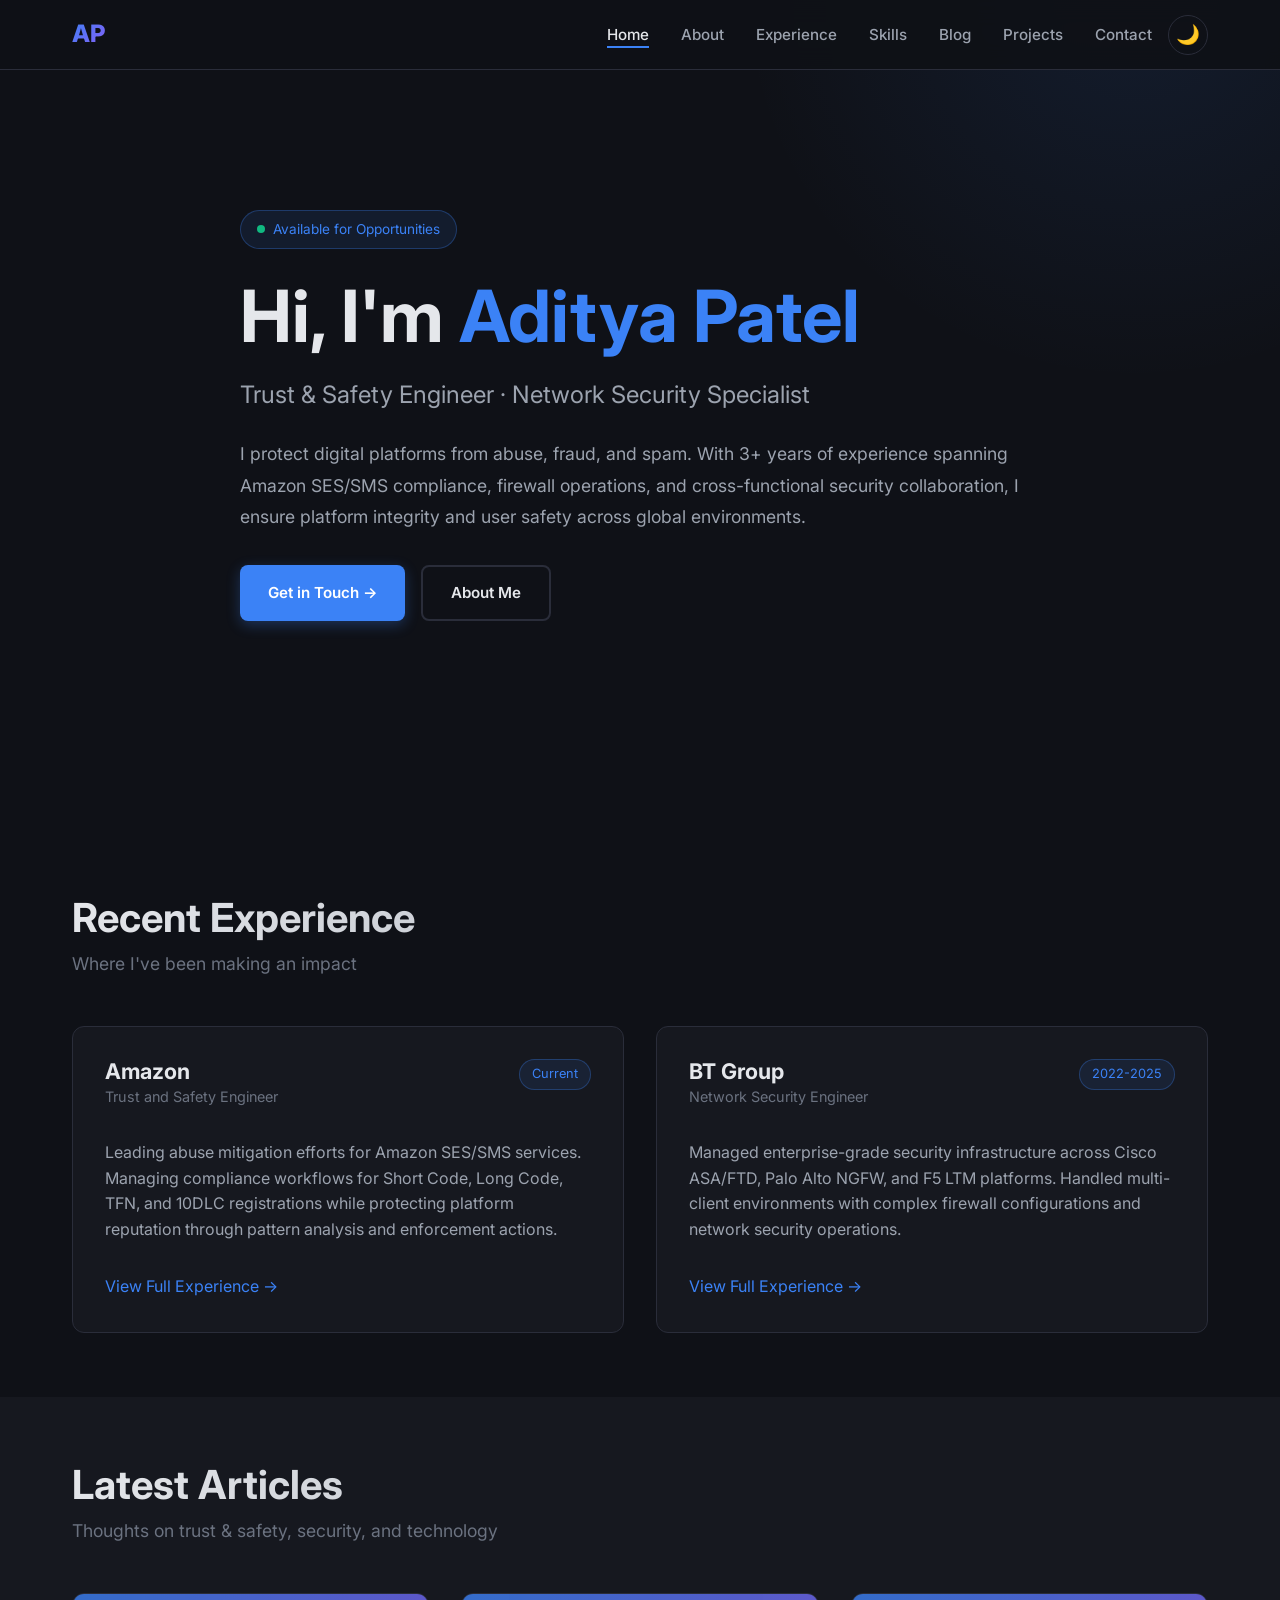
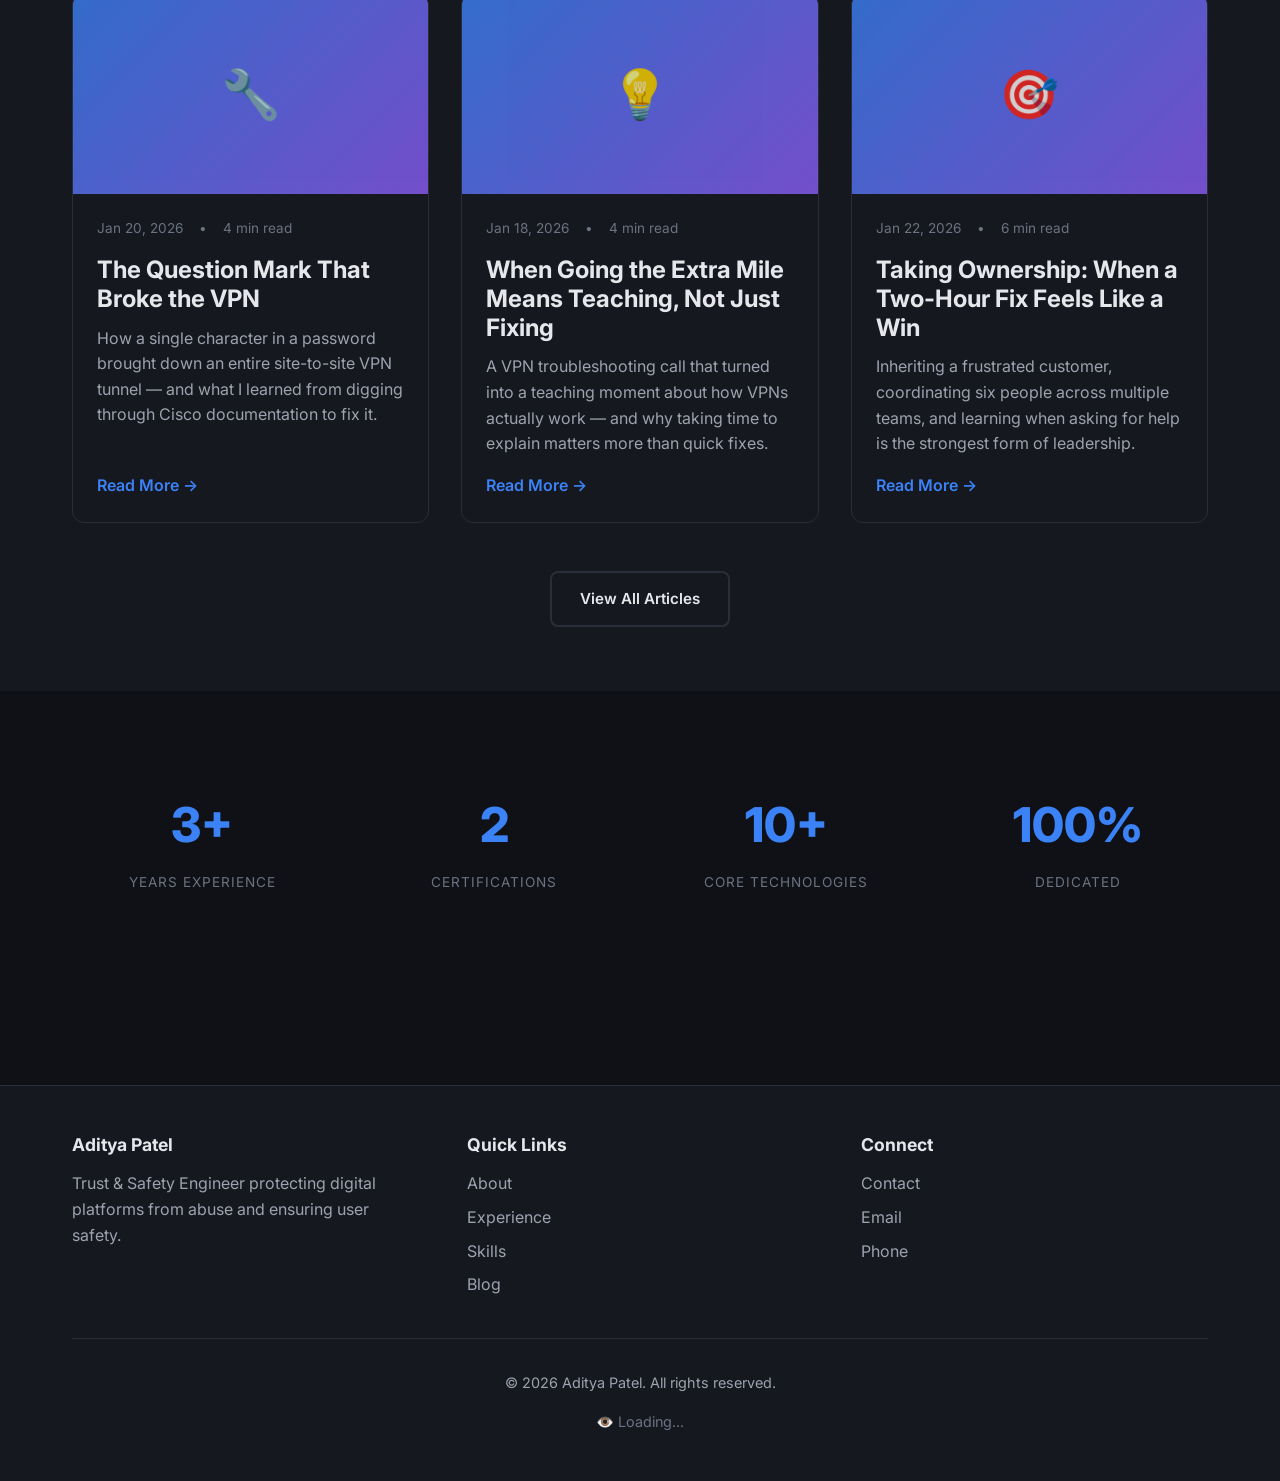
==== commit b736702a: "Update index.html" ====
--- a/index.html
+++ b/index.html
@@ -222,8 +222,12 @@
           </ul>
         </div>
       </div>
-      <div class="footer-bottom">
+     <div class="footer-bottom">
         <p>&copy; 2026 Aditya Patel. All rights reserved.</p>
+        <div class="visitor-badge">
+          <span class="icon">👁️</span>
+          <span id="visitor-count">Loading...</span>
+        </div>
       </div>
     </div>
   </footer>
--- a/css/style.css
+++ b/css/style.css
@@ -769,30 +769,81 @@
    ═══════════════════════════════════════════════════════════ */
 
 @media (max-width: 768px) {
+  .mobile-toggle {
+    display: none !important;
+  }
+  
+  .navbar {
+    padding: 0;
+    overflow-x: hidden;
+  }
+  
+  .nav-container {
+    padding: 0.8rem 1rem;
+    gap: 0.5rem;
+    display: flex;
+    align-items: center;
+    overflow-x: visible;
+  }
+  
+  .nav-brand {
+    font-size: 1.1rem;
+    flex-shrink: 0;
+  }
+  
+  /* Wrapper div that contains nav-links and theme-toggle */
+  .nav-container > div {
+    display: flex;
+    align-items: center;
+    gap: 0;
+    flex: 1;
+    min-width: 0;
+    overflow-x: auto;
+    -webkit-overflow-scrolling: touch;
+    scrollbar-width: none;
+    -ms-overflow-style: none;
+  }
+  
+  .nav-container > div::-webkit-scrollbar {
+    display: none;
+  }
+  
   .nav-links {
-    position: fixed;
-    top: var(--nav-height);
-    left: 0;
-    right: 0;
-    background: var(--bg-secondary);
-    flex-direction: column;
-    padding: 2rem;
-    gap: 1rem;
-    border-bottom: 1px solid var(--border);
-    transform: translateY(-100%);
-    transition: transform 0.3s ease;
-  }
-  
-  .nav-links.active {
-    transform: translateY(0);
-  }
-  
-  .mobile-toggle {
+    display: flex;
+    flex-direction: row;
+    gap: 1.5rem;
+    font-size: 0.85rem;
+    padding: 0 0.5rem;
+    margin: 0;
+    list-style: none;
+    flex-shrink: 0;
+  }
+  
+  .nav-links a {
+    white-space: nowrap;
+    font-size: 0.85rem;
+    padding: 0.2rem 0;
     display: block;
   }
   
+  .theme-toggle {
+    width: 36px;
+    height: 36px;
+    font-size: 1rem;
+    margin-left: 1rem;
+    flex-shrink: 0;
+  }
+  
   .hero {
-    min-height: calc(100vh - var(--nav-height) - 2rem);
+    padding: 6rem 1.5rem 4rem;
+  }
+  
+  .container {
+    padding: 4rem 1.5rem;
+  }
+  
+  .section {
+    padding: 3rem 0;
   }
   
   .hero-cta {
@@ -804,6 +855,10 @@
     justify-content: center;
   }
   
+  .grid-2, .grid-3 {
+    grid-template-columns: 1fr;
+  }
+  
   .timeline {
     padding-left: 1rem;
   }
@@ -811,8 +866,32 @@
   .timeline-item {
     padding-left: 1.5rem;
   }
-}
-
+  
+  .contact-grid {
+    grid-template-columns: 1fr;
+  }
+  
+  .footer-content {
+    grid-template-columns: 1fr;
+    gap: 2rem;
+  }
+
+   .visitor-badge {
+  display: inline-flex;
+  align-items: center;
+  gap: 0.5rem;
+  background: var(--bg-tertiary);
+  border: 1px solid var(--border);
+  padding: 0.4rem 0.9rem;
+  border-radius: 4px;
+  font-size: 0.8rem;
+  margin-top: 0.75rem;
+}
+
+.visitor-badge .icon {
+  color: var(--accent);
+}
+}
 /* ═══════════════════════════════════════════════════════════
    UTILITIES
    ═══════════════════════════════════════════════════════════ */
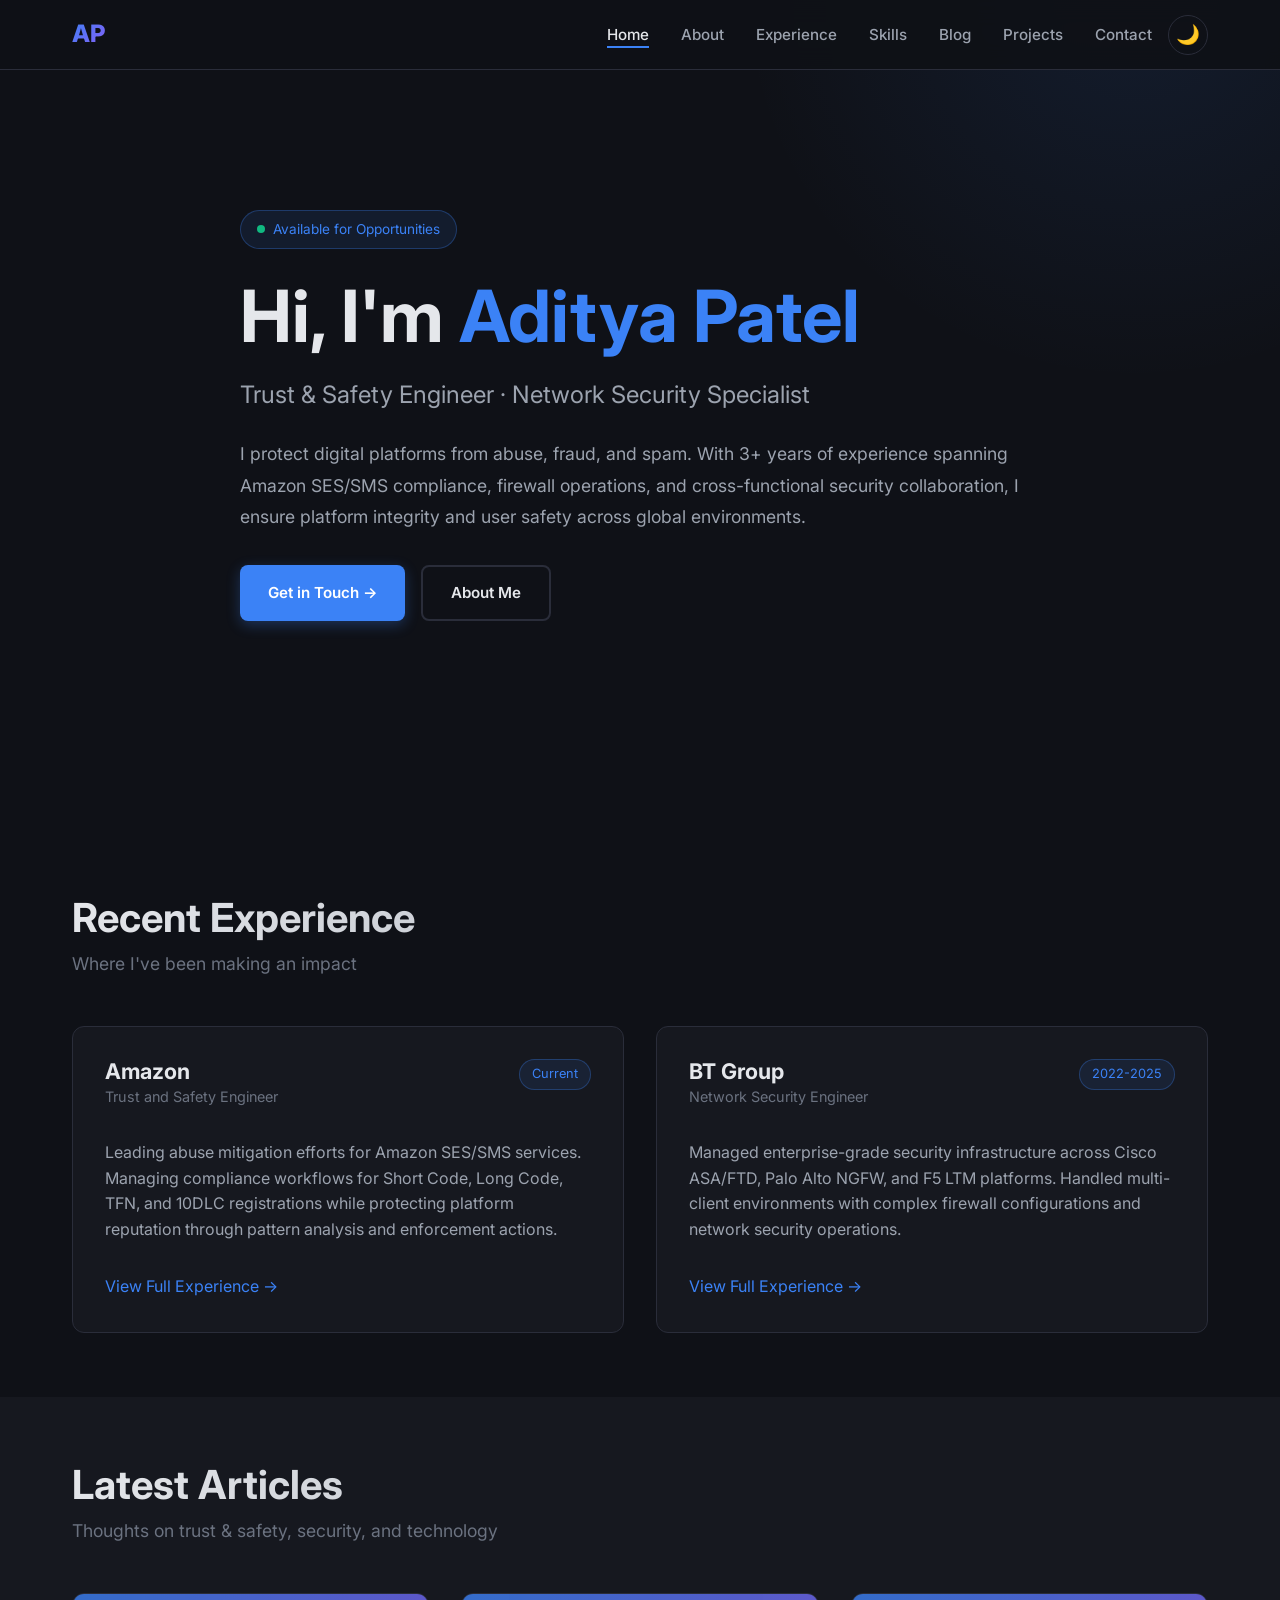
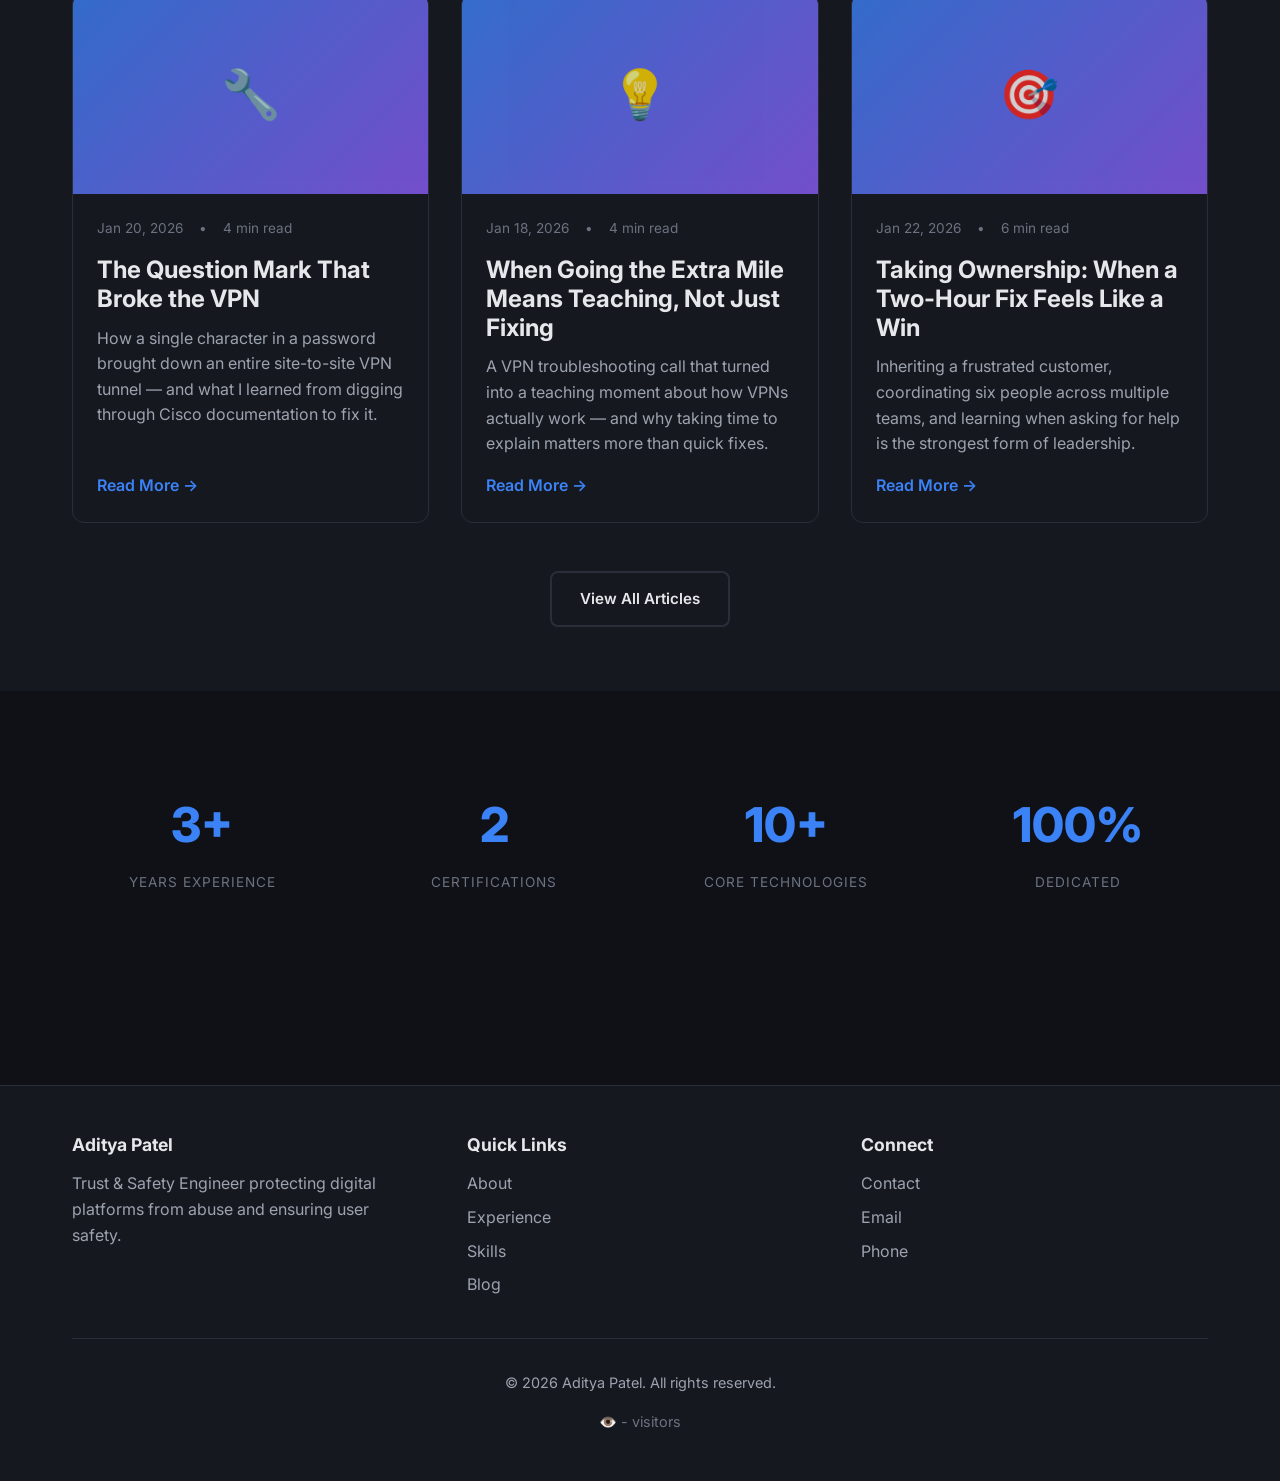
==== commit d107ae73: "Update index.html" ====
--- a/index.html
+++ b/index.html
@@ -233,5 +233,17 @@
   </footer>
 
   <script src="js/main.js"></script>
+<script>
+    fetch('https://api.countapi.xyz/hit/aadditya-ai-portfolio/visits')
+      .then(response => response.json())
+      .then(data => {
+        const count = data.value.toLocaleString();
+        document.getElementById('visitor-count').textContent = count + ' visitors';
+      })
+      .catch(() => {
+        document.getElementById('visitor-count').textContent = '- visitors';
+      });
+  </script>
+
 </body>
 </html>
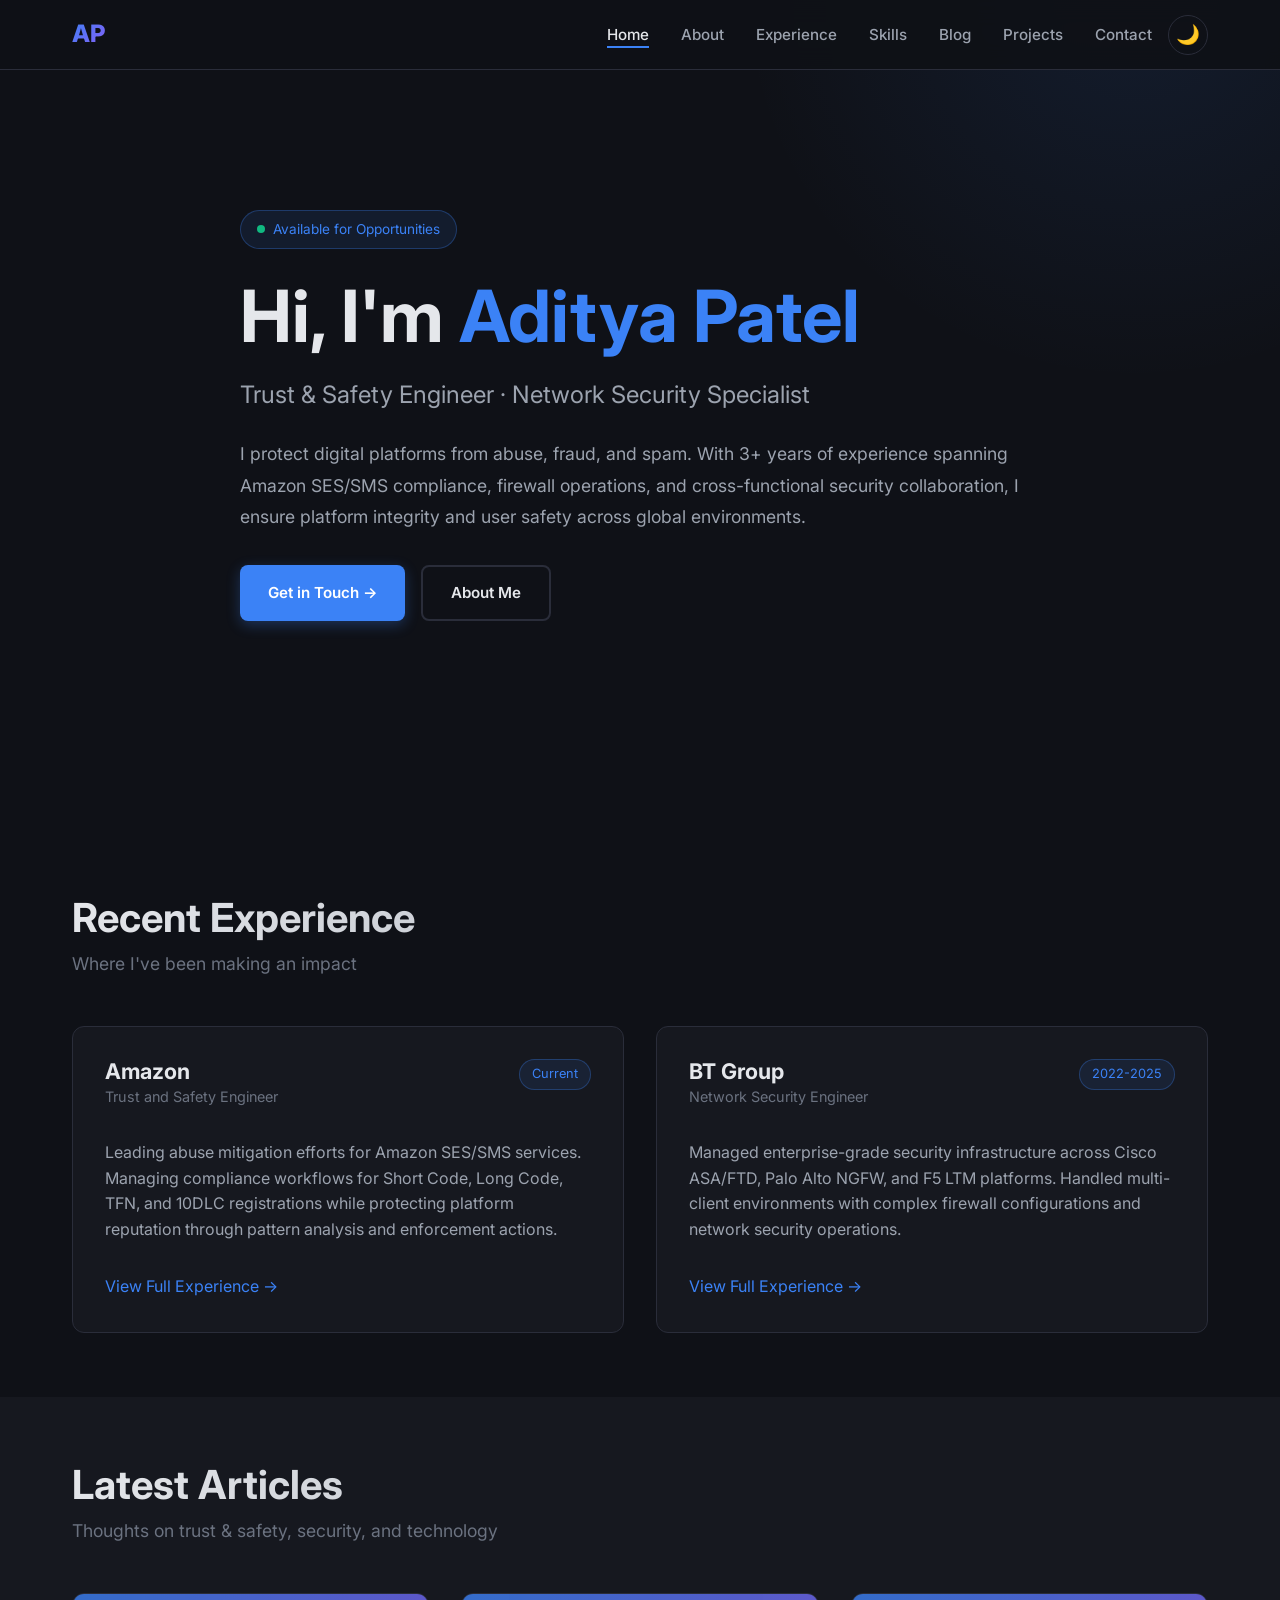
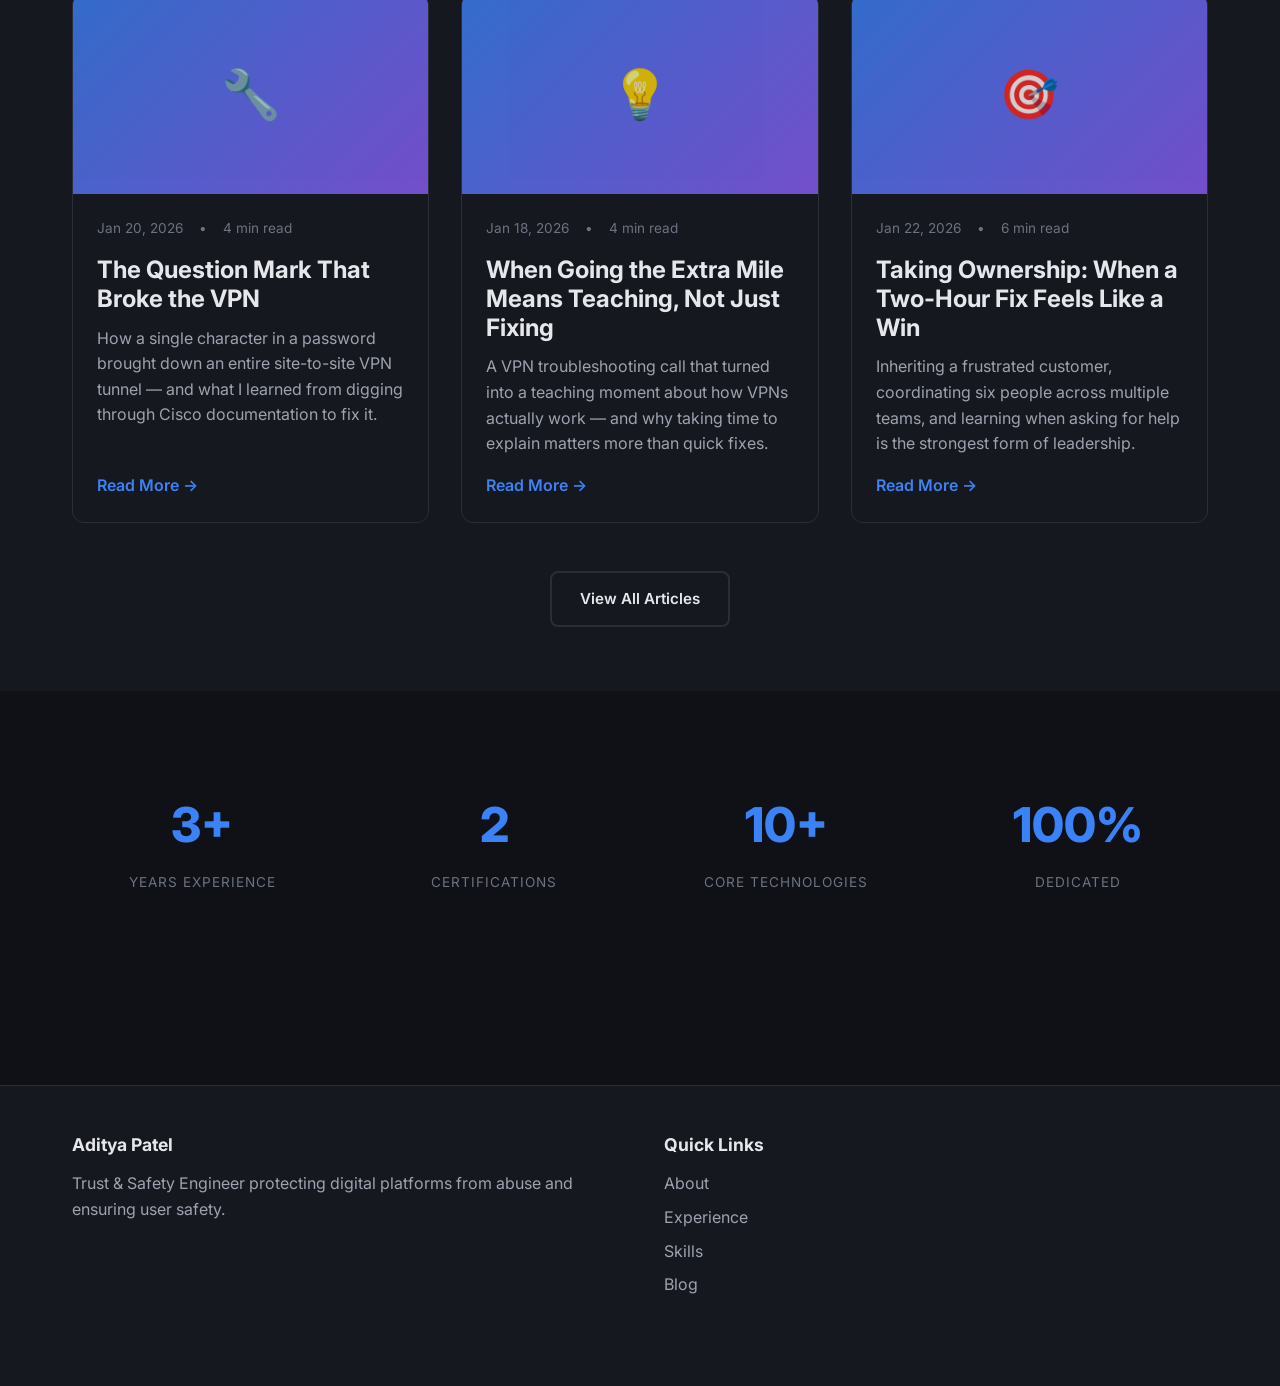
==== commit d663575f: "Update index.html" ====
--- a/index.html
+++ b/index.html
@@ -213,37 +213,7 @@
             <li><a href="blog.html">Blog</a></li>
           </ul>
         </div>
-        <div class="footer-section">
-          <h3>Connect</h3>
-          <ul class="footer-links">
-            <li><a href="contact.html">Contact</a></li>
-            <li><a href="mailto:aditya10328@gmail.com">Email</a></li>
-            <li><a href="tel:+918957208416">Phone</a></li>
-          </ul>
-        </div>
-      </div>
-     <div class="footer-bottom">
-        <p>&copy; 2026 Aditya Patel. All rights reserved.</p>
-        <div class="visitor-badge">
-          <span class="icon">👁️</span>
-          <span id="visitor-count">Loading...</span>
-        </div>
-      </div>
-    </div>
-  </footer>
-
-  <script src="js/main.js"></script>
-<script>
-    fetch('https://api.countapi.xyz/hit/aadditya-ai-portfolio/visits')
-      .then(response => response.json())
-      .then(data => {
-        const count = data.value.toLocaleString();
-        document.getElementById('visitor-count').textContent = count + ' visitors';
-      })
-      .catch(() => {
-        document.getElementById('visitor-count').textContent = '- visitors';
-      });
-  </script>
+     
 
 </body>
 </html>
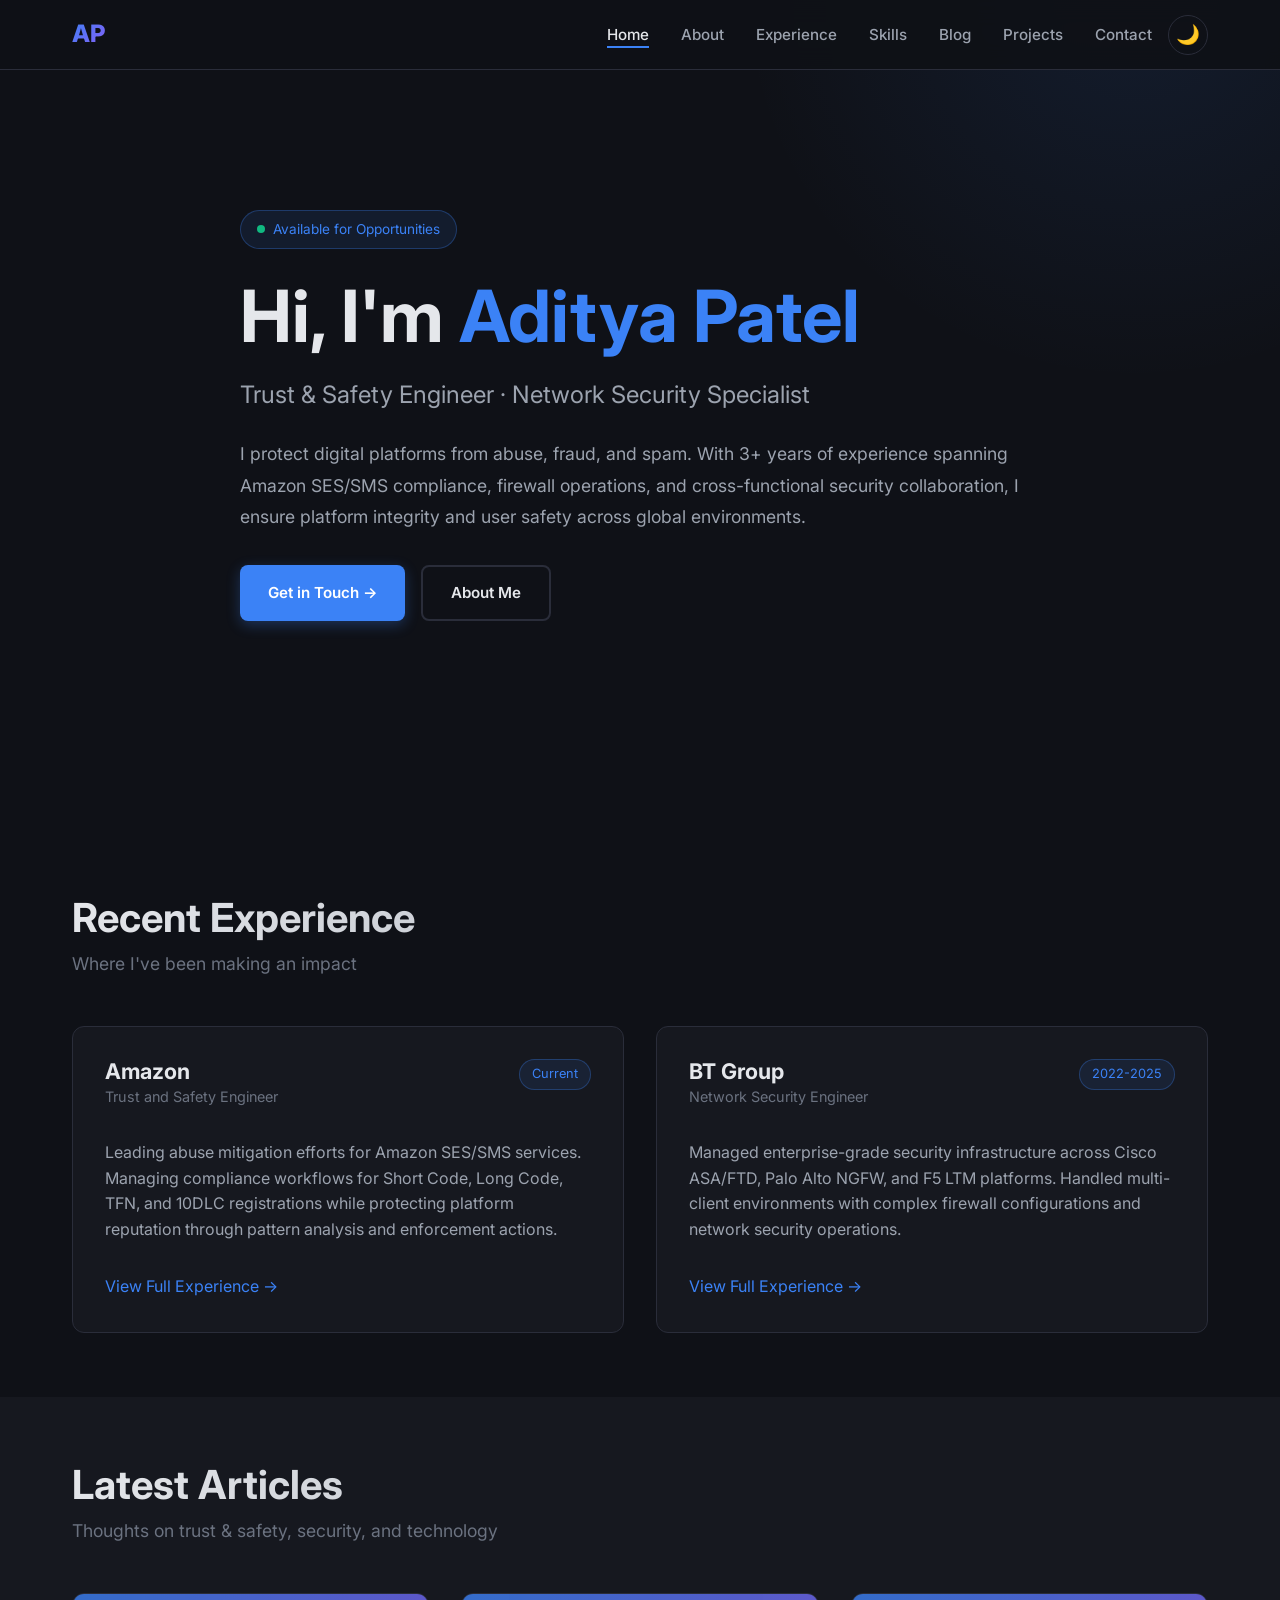
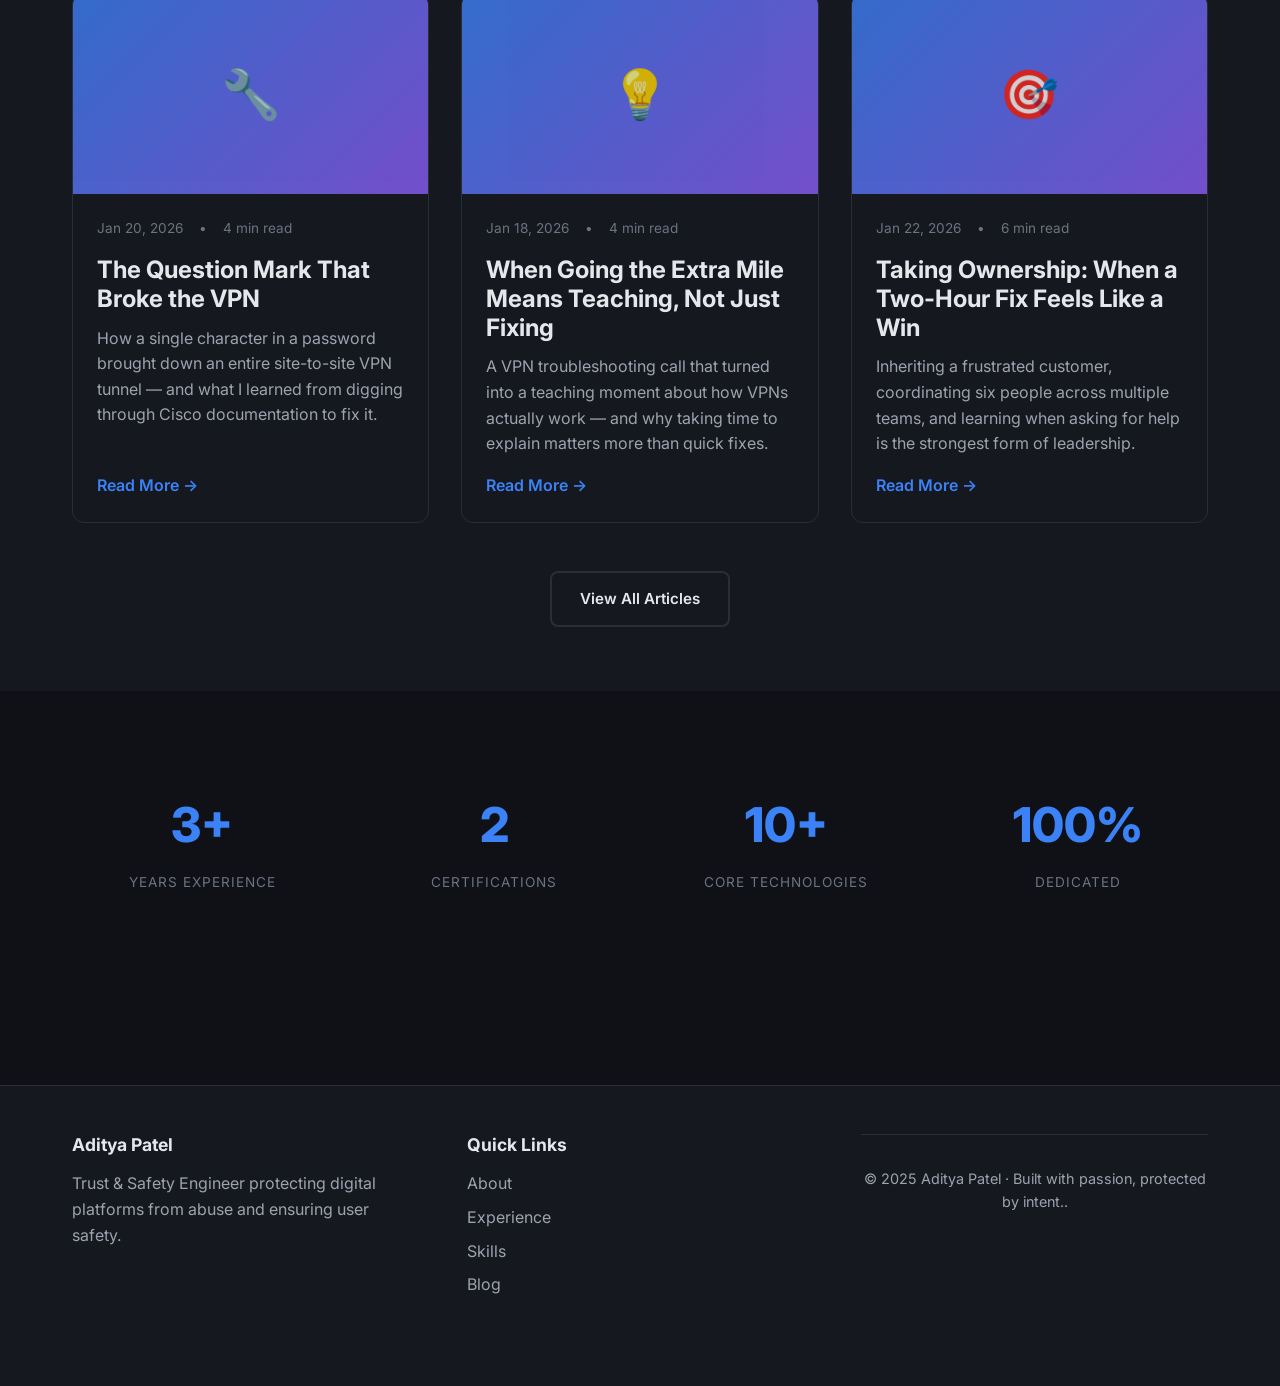
==== commit 5225c678: "Update index.html" ====
--- a/index.html
+++ b/index.html
@@ -213,7 +213,9 @@
             <li><a href="blog.html">Blog</a></li>
           </ul>
         </div>
-     
+        <div class="footer-bottom">
+        <p>&copy; 2025 Aditya Patel · Built with passion, protected by intent..</p>
+      </div>
 
 </body>
 </html>
